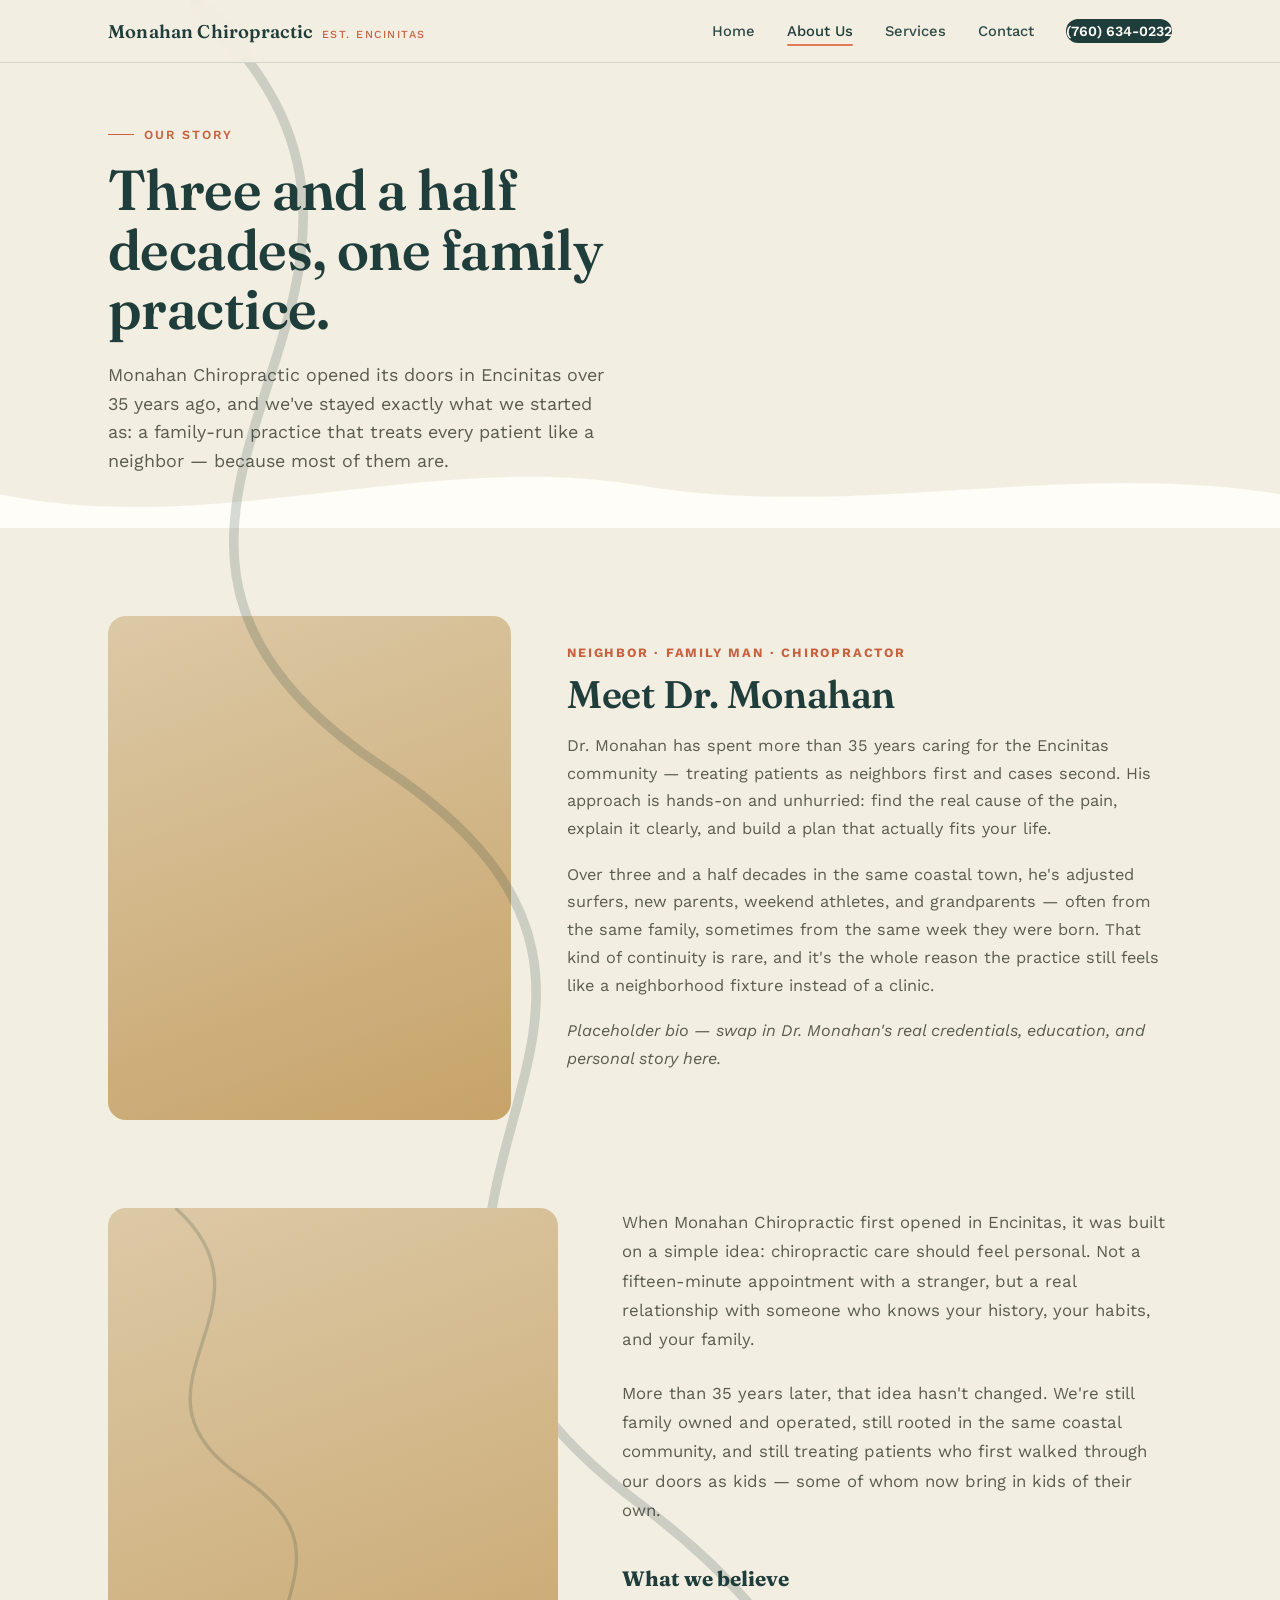
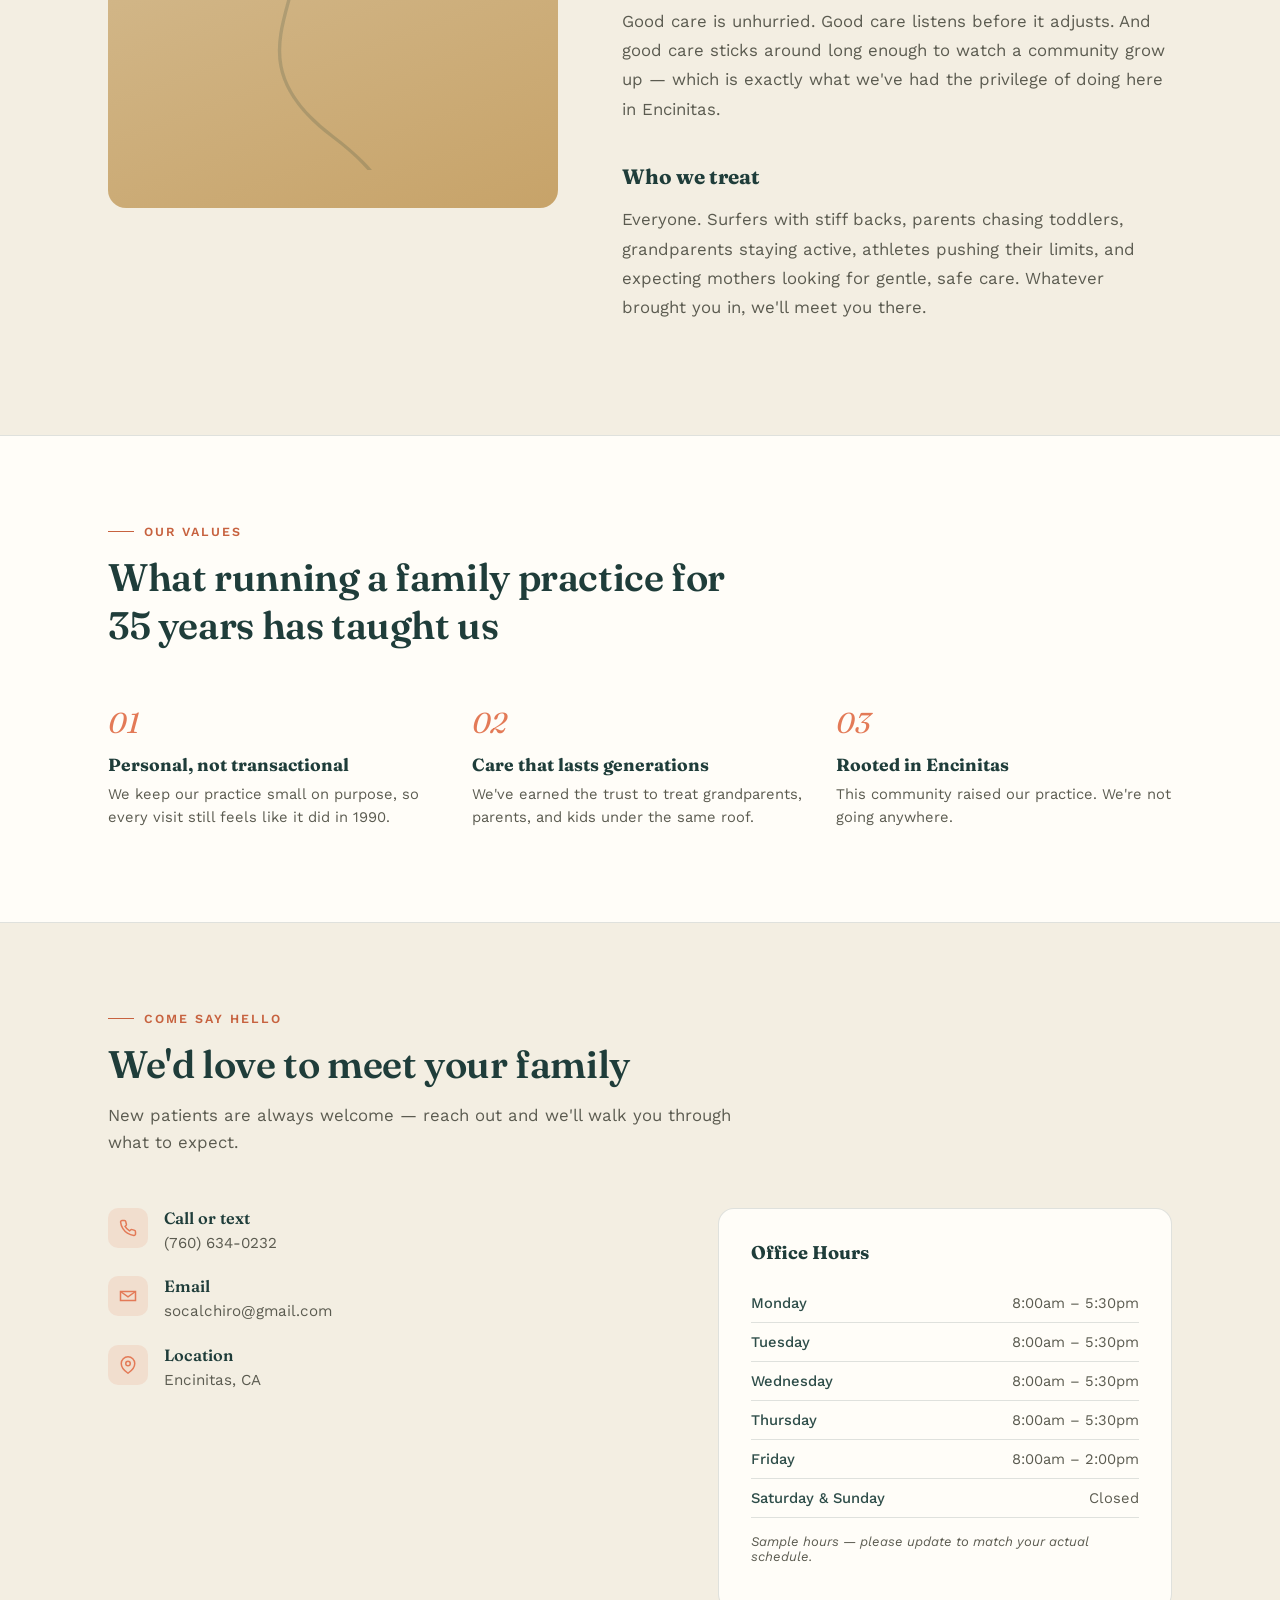
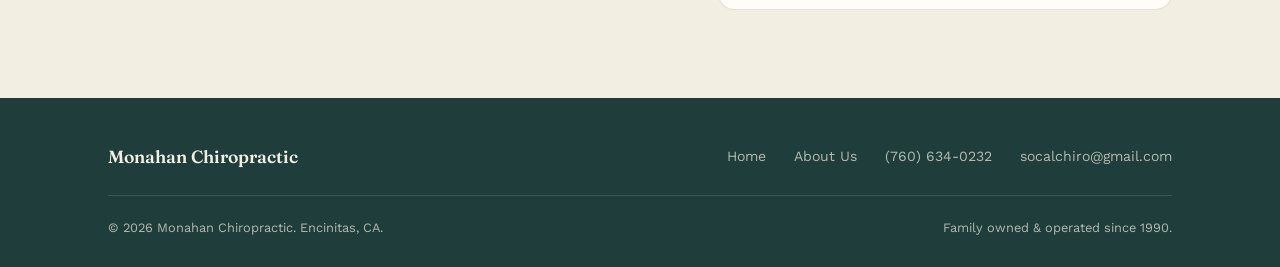
==== about.html @ c850b8a5 "Add files via upload" ====
<!doctype html>
<html lang="en">
<head>
<meta charset="UTF-8">
<meta name="viewport" content="width=device-width, initial-scale=1.0">
<title>About Us — Monahan Chiropractic, Encinitas CA</title>
<meta name="description" content="Learn about Monahan Chiropractic, a family-run practice that has served Encinitas, CA for over 35 years.">
<link rel="stylesheet" href="style.css">
</head>
<body>

<nav class="nav">
  <div class="nav-inner">
    <a href="index.html" class="brand">Monahan Chiropractic <span class="est">Est. Encinitas</span></a>
    <div class="nav-links" id="navLinks">
      <a href="index.html">Home</a>
      <a href="about.html" class="current">About Us</a>
      <a href="index.html#services">Services</a>
      <a href="index.html#contact">Contact</a>
      <a href="tel:7606340232" class="nav-cta">(760) 634-0232</a>
    </div>
    <button class="nav-toggle" id="navToggle" aria-label="Toggle menu">
      <span></span><span></span><span></span>
    </button>
  </div>
</nav>

<header class="hero about-hero">
  <div class="wrap">
    <div class="eyebrow">Our story</div>
    <h1>Three and a half decades, one family practice.</h1>
    <p class="lede">Monahan Chiropractic opened its doors in Encinitas over 35 years ago, and we've stayed exactly what we started as: a family-run practice that treats every patient like a neighbor — because most of them are.</p>
  </div>
  <svg class="hero-wave" viewBox="0 0 1440 100" preserveAspectRatio="none" xmlns="http://www.w3.org/2000/svg">
    <path d="M0,60 C 240,110 480,10 720,50 C 960,90 1200,20 1440,60 L1440,100 L0,100 Z" fill="#FFFDF8"/>
  </svg>
</header>

<section style="padding-bottom:0;">
  <div class="wrap bio-grid">
    <div class="bio-portrait">
      <svg class="spine-svg" viewBox="0 0 400 500" preserveAspectRatio="xMidYMid slice" xmlns="http://www.w3.org/2000/svg">
        <path d="M60 0 C 160 90, 0 160, 120 240 C 240 320, 80 380, 200 470 C 280 530, 240 560, 320 620" 
              fill="none" stroke="#1F3D3A" stroke-width="3" stroke-opacity="0.2"/>
      </svg>
    </div>
    <div class="bio-text">
      <div class="bio-tagline">Neighbor · Family Man · Chiropractor</div>
      <h2>Meet Dr. Monahan</h2>
      <p>Dr. Monahan has spent more than 35 years caring for the Encinitas community — treating patients as neighbors first and cases second. His approach is hands-on and unhurried: find the real cause of the pain, explain it clearly, and build a plan that actually fits your life.</p>
      <p>Over three and a half decades in the same coastal town, he's adjusted surfers, new parents, weekend athletes, and grandparents — often from the same family, sometimes from the same week they were born. That kind of continuity is rare, and it's the whole reason the practice still feels like a neighborhood fixture instead of a clinic.</p>
      <p class="note">Placeholder bio — swap in Dr. Monahan's real credentials, education, and personal story here.</p>
    </div>
  </div>
</section>

<section>
  <div class="wrap story-grid">
    <div class="story-portrait">
      <svg class="spine-svg" viewBox="0 0 400 500" preserveAspectRatio="xMidYMid slice" xmlns="http://www.w3.org/2000/svg">
        <path d="M60 0 C 160 90, 0 160, 120 240 C 240 320, 80 380, 200 470 C 280 530, 240 560, 320 620" 
              fill="none" stroke="#1F3D3A" stroke-width="3" stroke-opacity="0.2"/>
      </svg>
    </div>
    <div class="story-text">
      <p>When Monahan Chiropractic first opened in Encinitas, it was built on a simple idea: chiropractic care should feel personal. Not a fifteen-minute appointment with a stranger, but a real relationship with someone who knows your history, your habits, and your family.</p>
      <p>More than 35 years later, that idea hasn't changed. We're still family owned and operated, still rooted in the same coastal community, and still treating patients who first walked through our doors as kids — some of whom now bring in kids of their own.</p>

      <h3>What we believe</h3>
      <p>Good care is unhurried. Good care listens before it adjusts. And good care sticks around long enough to watch a community grow up — which is exactly what we've had the privilege of doing here in Encinitas.</p>

      <h3>Who we treat</h3>
      <p>Everyone. Surfers with stiff backs, parents chasing toddlers, grandparents staying active, athletes pushing their limits, and expecting mothers looking for gentle, safe care. Whatever brought you in, we'll meet you there.</p>
    </div>
  </div>
</section>

<section style="background:var(--paper); border-top:1px solid var(--line); border-bottom:1px solid var(--line);">
  <div class="wrap">
    <div class="section-head">
      <div class="eyebrow">Our values</div>
      <h2>What running a family practice for 35 years has taught us</h2>
    </div>
    <div class="values-grid">
      <div class="value-card">
        <span class="mark">01</span>
        <h4>Personal, not transactional</h4>
        <p>We keep our practice small on purpose, so every visit still feels like it did in 1990.</p>
      </div>
      <div class="value-card">
        <span class="mark">02</span>
        <h4>Care that lasts generations</h4>
        <p>We've earned the trust to treat grandparents, parents, and kids under the same roof.</p>
      </div>
      <div class="value-card">
        <span class="mark">03</span>
        <h4>Rooted in Encinitas</h4>
        <p>This community raised our practice. We're not going anywhere.</p>
      </div>
    </div>
  </div>
</section>

<section id="contact">
  <div class="wrap">
    <div class="section-head">
      <div class="eyebrow">Come say hello</div>
      <h2>We'd love to meet your family</h2>
      <p>New patients are always welcome — reach out and we'll walk you through what to expect.</p>
    </div>
    <div class="contact-grid">
      <div class="info-list">
        <div class="info-item">
          <div class="info-icon">
            <svg width="18" height="18" viewBox="0 0 24 24" fill="none" stroke="#E37A57" stroke-width="2"><path d="M22 16.92v3a2 2 0 0 1-2.18 2 19.79 19.79 0 0 1-8.63-3.07 19.5 19.5 0 0 1-6-6 19.79 19.79 0 0 1-3.07-8.67A2 2 0 0 1 4.11 2h3a2 2 0 0 1 2 1.72c.127.96.361 1.903.7 2.81a2 2 0 0 1-.45 2.11L8.09 9.91a16 16 0 0 0 6 6l1.27-1.27a2 2 0 0 1 2.11-.45c.907.339 1.85.573 2.81.7A2 2 0 0 1 22 16.92z"/></svg>
          </div>
          <div>
            <h4>Call or text</h4>
            <a href="tel:7606340232">(760) 634-0232</a>
          </div>
        </div>
        <div class="info-item">
          <div class="info-icon">
            <svg width="18" height="18" viewBox="0 0 24 24" fill="none" stroke="#E37A57" stroke-width="2"><path d="M4 4h16v16H4z" stroke="none"/><path d="M22 6l-10 7L2 6"/><path d="M2 6h20v12H2z"/></svg>
          </div>
          <div>
            <h4>Email</h4>
            <a href="mailto:socalchiro@gmail.com">socalchiro@gmail.com</a>
          </div>
        </div>
        <div class="info-item">
          <div class="info-icon">
            <svg width="18" height="18" viewBox="0 0 24 24" fill="none" stroke="#E37A57" stroke-width="2"><path d="M21 10c0 7-9 13-9 13s-9-6-9-13a9 9 0 0 1 18 0z"/><circle cx="12" cy="10" r="3"/></svg>
          </div>
          <div>
            <h4>Location</h4>
            <p>Encinitas, CA</p>
          </div>
        </div>
      </div>
      <div class="hours-card">
        <h3>Office Hours</h3>
        <div class="hours-row"><span class="day">Monday</span><span class="time">8:00am – 5:30pm</span></div>
        <div class="hours-row"><span class="day">Tuesday</span><span class="time">8:00am – 5:30pm</span></div>
        <div class="hours-row"><span class="day">Wednesday</span><span class="time">8:00am – 5:30pm</span></div>
        <div class="hours-row"><span class="day">Thursday</span><span class="time">8:00am – 5:30pm</span></div>
        <div class="hours-row"><span class="day">Friday</span><span class="time">8:00am – 2:00pm</span></div>
        <div class="hours-row"><span class="day">Saturday &amp; Sunday</span><span class="time">Closed</span></div>
        <p class="note">Sample hours — please update to match your actual schedule.</p>
      </div>
    </div>
  </div>
</section>

<footer>
  <div class="wrap">
    <div class="footer-inner">
      <div class="footer-brand">Monahan Chiropractic</div>
      <div class="footer-links">
        <a href="index.html">Home</a>
        <a href="about.html">About Us</a>
        <a href="tel:7606340232">(760) 634-0232</a>
        <a href="mailto:socalchiro@gmail.com">socalchiro@gmail.com</a>
      </div>
    </div>
    <div class="footer-bottom">
      <span>© 2026 Monahan Chiropractic. Encinitas, CA.</span>
      <span>Family owned &amp; operated since 1990.</span>
    </div>
  </div>
</footer>

<script src="script.js"></script>
</body>
</html>
---- style.css ----
/* ============================================
   Monahan Chiropractic — Design Tokens
   Coastal Encinitas warmth meets spinal-alignment
   precision. The recurring wave/spine line is the
   signature: one continuous curve standing in for
   both the shoreline and a healthy spine.
   ============================================ */

@import url('https://fonts.googleapis.com/css2?family=Fraunces:opsz,wght@9..144,400;9..144,500;9..144,600;9..144,700&family=Work+Sans:wght@400;500;600;700&display=swap');

:root {
  /* Color */
  --ink: #1F3D3A;          /* deep teal — headings, nav */
  --ink-soft: #2E4D49;
  --sand: #F3EEE2;         /* warm background */
  --paper: #FFFDF8;        /* card / surface white */
  --coral: #E37A57;        /* primary accent — CTA, highlights */
  --coral-deep: #C7623F;
  --gold: #C7A369;         /* secondary accent — rules, small marks */
  --text: #2B2B26;
  --text-soft: #5B5B50;
  --line: rgba(31, 61, 58, 0.14);

  /* Type */
  --display: 'Fraunces', Georgia, serif;
  --body: 'Work Sans', -apple-system, sans-serif;

  --max-w: 1120px;
}

* { box-sizing: border-box; }

html {
  scroll-behavior: smooth;
}

@media (prefers-reduced-motion: reduce) {
  html { scroll-behavior: auto; }
  * { animation-duration: 0.01ms !important; animation-iteration-count: 1 !important; transition-duration: 0.01ms !important; }
}

body {
  margin: 0;
  font-family: var(--body);
  color: var(--text);
  background: var(--sand);
  -webkit-font-smoothing: antialiased;
}

a { color: inherit; text-decoration: none; }

img, svg { display: block; max-width: 100%; }

.wrap {
  max-width: var(--max-w);
  margin: 0 auto;
  padding: 0 28px;
}

/* ---------- Nav ---------- */
.nav {
  position: sticky;
  top: 0;
  z-index: 50;
  background: rgba(243, 238, 226, 0.92);
  backdrop-filter: blur(8px);
  border-bottom: 1px solid var(--line);
}

.nav-inner {
  max-width: var(--max-w);
  margin: 0 auto;
  padding: 18px 28px;
  display: flex;
  align-items: center;
  justify-content: space-between;
}

.brand {
  font-family: var(--display);
  font-weight: 600;
  font-size: 1.15rem;
  color: var(--ink);
  letter-spacing: 0.01em;
  display: flex;
  align-items: baseline;
  gap: 8px;
}

.brand .est {
  font-family: var(--body);
  font-weight: 500;
  font-size: 0.68rem;
  color: var(--coral-deep);
  letter-spacing: 0.14em;
  text-transform: uppercase;
}

.nav-links {
  display: flex;
  align-items: center;
  gap: 32px;
  font-size: 0.92rem;
  font-weight: 500;
}

.nav-links a {
  color: var(--ink-soft);
  position: relative;
  padding: 4px 0;
}

.nav-links a.current {
  color: var(--ink);
}

.nav-links a.current::after {
  content: '';
  position: absolute;
  left: 0; right: 0; bottom: -2px;
  height: 2px;
  background: var(--coral);
  border-radius: 2px;
}

.nav-cta {
  background: var(--ink);
  color: var(--paper) !important;
  padding: 10px 20px;
  border-radius: 999px;
  font-weight: 600;
  font-size: 0.88rem;
  transition: background 0.2s ease, transform 0.2s ease;
}

.nav-cta:hover { background: var(--coral-deep); transform: translateY(-1px); }

.nav-toggle {
  display: none;
  background: none;
  border: none;
  cursor: pointer;
  padding: 6px;
}

.nav-toggle span {
  display: block;
  width: 22px;
  height: 2px;
  background: var(--ink);
  margin: 5px 0;
  border-radius: 2px;
}

/* ---------- Hero ---------- */
.hero {
  position: relative;
  padding: 84px 0 40px;
  overflow: hidden;
}

.hero-wave {
  position: absolute;
  left: 0; right: 0; bottom: -2px;
  width: 100%;
  height: auto;
  z-index: 0;
}

.hero-inner {
  position: relative;
  z-index: 1;
  display: grid;
  grid-template-columns: 1.1fr 0.9fr;
  gap: 48px;
  align-items: center;
}

.eyebrow {
  font-size: 0.78rem;
  font-weight: 600;
  letter-spacing: 0.16em;
  text-transform: uppercase;
  color: var(--coral-deep);
  margin-bottom: 18px;
  display: flex;
  align-items: center;
  gap: 10px;
}

.eyebrow::before {
  content: '';
  width: 26px;
  height: 1.5px;
  background: var(--coral-deep);
}

h1 {
  font-family: var(--display);
  font-weight: 600;
  font-size: clamp(2.4rem, 4.4vw, 3.6rem);
  line-height: 1.06;
  color: var(--ink);
  margin: 0 0 22px;
  letter-spacing: -0.01em;
}

h1 em {
  font-style: italic;
  color: var(--coral-deep);
}

.lede {
  font-size: 1.12rem;
  line-height: 1.6;
  color: var(--text-soft);
  max-width: 46ch;
  margin: 0 0 32px;
}

.cta-row {
  display: flex;
  gap: 16px;
  flex-wrap: wrap;
  align-items: center;
}

.btn {
  display: inline-flex;
  align-items: center;
  gap: 8px;
  padding: 15px 26px;
  border-radius: 999px;
  font-weight: 600;
  font-size: 0.95rem;
  transition: transform 0.2s ease, background 0.2s ease, box-shadow 0.2s ease;
}

.btn-primary {
  background: var(--coral);
  color: var(--paper);
  box-shadow: 0 8px 20px rgba(199, 98, 63, 0.28);
}

.btn-primary:hover { background: var(--coral-deep); transform: translateY(-2px); }

.btn-ghost {
  background: transparent;
  color: var(--ink);
  border: 1.5px solid var(--line);
}

.btn-ghost:hover { border-color: var(--ink); transform: translateY(-2px); }

.hero-portrait {
  position: relative;
  aspect-ratio: 4/5;
  border-radius: 18px;
  background: linear-gradient(155deg, #E9DFC8 0%, #DCC9A6 100%);
  overflow: hidden;
  display: flex;
  align-items: flex-end;
  padding: 22px;
}

.hero-portrait-tag {
  background: var(--paper);
  border-radius: 12px;
  padding: 14px 18px;
  font-size: 0.85rem;
  color: var(--ink);
  font-weight: 600;
  display: flex;
  align-items: center;
  gap: 10px;
  box-shadow: 0 10px 30px rgba(31,61,58,0.15);
}

.hero-portrait-tag .dot {
  width: 8px; height: 8px; border-radius: 50%;
  background: var(--coral);
}

/* decorative spine/wave line drawn inside portrait */
.spine-svg { position: absolute; inset: 0; opacity: 0.9; }

/* ---------- Trust strip ---------- */
.trust {
  border-top: 1px solid var(--line);
  border-bottom: 1px solid var(--line);
  background: var(--paper);
}

.trust-inner {
  max-width: var(--max-w);
  margin: 0 auto;
  padding: 26px 28px;
  display: flex;
  justify-content: space-between;
  flex-wrap: wrap;
  gap: 20px;
}

.trust-item {
  display: flex;
  align-items: baseline;
  gap: 10px;
  font-size: 0.92rem;
  color: var(--text-soft);
}

.trust-item strong {
  font-family: var(--display);
  color: var(--ink);
  font-size: 1.3rem;
  font-weight: 600;
}

/* ---------- Sections ---------- */
section { padding: 88px 0; }

.section-head {
  max-width: 640px;
  margin-bottom: 52px;
}

.section-head .eyebrow { margin-bottom: 14px; }

h2 {
  font-family: var(--display);
  font-weight: 600;
  font-size: clamp(1.8rem, 3vw, 2.5rem);
  color: var(--ink);
  margin: 0 0 14px;
  letter-spacing: -0.01em;
}

.section-head p {
  color: var(--text-soft);
  font-size: 1.05rem;
  line-height: 1.6;
  margin: 0;
}

/* Services grid */
.services-grid {
  display: grid;
  grid-template-columns: repeat(4, 1fr);
  gap: 1px;
  background: var(--line);
  border: 1px solid var(--line);
  border-radius: 16px;
  overflow: hidden;
}

.service-card {
  background: var(--paper);
  padding: 32px 26px;
  transition: background 0.25s ease;
}

.service-card:hover { background: #FBF7EF; }

.service-num {
  font-family: var(--display);
  font-style: italic;
  color: var(--gold);
  font-size: 1rem;
  margin-bottom: 18px;
  display: block;
}

.service-card h3 {
  font-family: var(--display);
  font-size: 1.15rem;
  font-weight: 600;
  color: var(--ink);
  margin: 0 0 10px;
}

.service-card p {
  font-size: 0.92rem;
  color: var(--text-soft);
  line-height: 1.55;
  margin: 0;
}

/* Story / generations band */
.band {
  background: var(--ink);
  color: var(--sand);
  position: relative;
  overflow: hidden;
}

.band .wrap { position: relative; z-index: 1; }

.band-wave {
  position: absolute;
  top: 0; left: 0; width: 100%; opacity: 0.12;
}

.band-grid {
  display: grid;
  grid-template-columns: 1fr 1fr;
  gap: 56px;
  align-items: center;
}

.band h2 { color: var(--sand); }

.band p {
  color: rgba(243, 238, 226, 0.78);
  font-size: 1.05rem;
  line-height: 1.65;
}

.stat-list {
  display: flex;
  flex-direction: column;
  gap: 28px;
}

.stat-row {
  display: flex;
  align-items: baseline;
  gap: 18px;
  border-bottom: 1px solid rgba(243,238,226,0.15);
  padding-bottom: 22px;
}

.stat-row .num {
  font-family: var(--display);
  font-size: 2.4rem;
  font-weight: 600;
  color: var(--coral);
  min-width: 90px;
}

.stat-row .label {
  color: rgba(243, 238, 226, 0.85);
  font-size: 0.95rem;
  line-height: 1.5;
}

/* Testimonial */
.testimonial {
  background: var(--paper);
  border: 1px solid var(--line);
  border-radius: 18px;
  padding: 48px;
  position: relative;
}

.testimonial blockquote {
  font-family: var(--display);
  font-size: 1.5rem;
  font-weight: 500;
  color: var(--ink);
  line-height: 1.45;
  margin: 0 0 22px;
  font-style: italic;
}

.testimonial cite {
  font-style: normal;
  font-size: 0.88rem;
  color: var(--text-soft);
  font-weight: 600;
}

/* Contact / hours */
.contact-grid {
  display: grid;
  grid-template-columns: 1.1fr 0.9fr;
  gap: 56px;
}

.info-list {
  display: flex;
  flex-direction: column;
  gap: 22px;
}

.info-item {
  display: flex;
  gap: 16px;
  align-items: flex-start;
}

.info-icon {
  width: 40px;
  height: 40px;
  border-radius: 10px;
  background: rgba(227, 122, 87, 0.14);
  display: flex;
  align-items: center;
  justify-content: center;
  flex-shrink: 0;
}

.info-item h4 {
  margin: 0 0 4px;
  font-family: var(--display);
  font-size: 1.02rem;
  color: var(--ink);
  font-weight: 600;
}

.info-item p, .info-item a {
  margin: 0;
  color: var(--text-soft);
  font-size: 0.95rem;
  line-height: 1.5;
}

.info-item a:hover { color: var(--coral-deep); }

.hours-card {
  background: var(--paper);
  border: 1px solid var(--line);
  border-radius: 16px;
  padding: 32px;
}

.hours-card h3 {
  font-family: var(--display);
  color: var(--ink);
  margin: 0 0 20px;
  font-size: 1.15rem;
}

.hours-row {
  display: flex;
  justify-content: space-between;
  padding: 10px 0;
  border-bottom: 1px solid var(--line);
  font-size: 0.92rem;
}

.hours-row:last-child { border-bottom: none; }
.hours-row .day { color: var(--ink-soft); font-weight: 500; }
.hours-row .time { color: var(--text-soft); }

.note {
  margin-top: 16px;
  font-size: 0.82rem;
  color: var(--text-soft);
  font-style: italic;
}

/* Footer */
footer {
  background: var(--ink);
  color: rgba(243, 238, 226, 0.7);
  padding: 48px 0 32px;
}

.footer-inner {
  display: flex;
  justify-content: space-between;
  align-items: center;
  flex-wrap: wrap;
  gap: 20px;
  padding-bottom: 28px;
  border-bottom: 1px solid rgba(243,238,226,0.14);
}

.footer-brand {
  font-family: var(--display);
  font-size: 1.1rem;
  font-weight: 600;
  color: var(--sand);
}

.footer-links {
  display: flex;
  gap: 28px;
  font-size: 0.88rem;
}

.footer-links a:hover { color: var(--coral); }

.footer-bottom {
  padding-top: 24px;
  font-size: 0.8rem;
  display: flex;
  justify-content: space-between;
  flex-wrap: wrap;
  gap: 10px;
}

/* ---------- Lead capture form ---------- */
.lead-card {
  background: var(--paper);
  border-radius: 18px;
  padding: 30px;
  box-shadow: 0 20px 50px rgba(31,61,58,0.14);
  border: 1px solid var(--line);
}

.lead-card h3 {
  font-family: var(--display);
  color: var(--ink);
  font-size: 1.2rem;
  margin: 0 0 6px;
}

.lead-card .sub {
  color: var(--text-soft);
  font-size: 0.88rem;
  margin: 0 0 20px;
}

.lead-field {
  margin-bottom: 14px;
}

.lead-field label {
  display: block;
  font-size: 0.78rem;
  font-weight: 600;
  color: var(--ink-soft);
  margin-bottom: 6px;
  letter-spacing: 0.02em;
}

.lead-field input {
  width: 100%;
  padding: 12px 14px;
  border-radius: 10px;
  border: 1.5px solid var(--line);
  background: var(--sand);
  font-family: var(--body);
  font-size: 0.95rem;
  color: var(--text);
}

.lead-field input:focus {
  outline: none;
  border-color: var(--coral);
  background: var(--paper);
}

.lead-submit {
  width: 100%;
  border: none;
  cursor: pointer;
  background: var(--coral);
  color: var(--paper);
  padding: 14px;
  border-radius: 999px;
  font-weight: 600;
  font-size: 0.95rem;
  font-family: var(--body);
  transition: background 0.2s ease, transform 0.2s ease;
}

.lead-submit:hover { background: var(--coral-deep); transform: translateY(-2px); }

.lead-note {
  font-size: 0.76rem;
  color: var(--text-soft);
  margin-top: 12px;
  text-align: center;
}

/* ---------- Offer band ---------- */
.offer {
  background: linear-gradient(135deg, var(--coral) 0%, var(--coral-deep) 100%);
  border-radius: 22px;
  padding: 48px;
  color: var(--paper);
  display: grid;
  grid-template-columns: 1.3fr 0.7fr;
  gap: 32px;
  align-items: center;
  position: relative;
  overflow: hidden;
}

.offer::before {
  content: '';
  position: absolute;
  right: -60px; top: -60px;
  width: 220px; height: 220px;
  border-radius: 50%;
  background: rgba(255,255,255,0.08);
}

.offer-eyebrow {
  font-size: 0.78rem;
  font-weight: 700;
  letter-spacing: 0.16em;
  text-transform: uppercase;
  color: rgba(255,255,255,0.85);
  margin-bottom: 12px;
}

.offer h2 {
  color: var(--paper);
  margin: 0 0 12px;
}

.offer p {
  color: rgba(255,255,255,0.88);
  font-size: 1rem;
  line-height: 1.55;
  margin: 0;
  max-width: 48ch;
}

.offer-price-card {
  background: var(--paper);
  border-radius: 16px;
  padding: 28px;
  text-align: center;
  position: relative;
  z-index: 1;
}

.offer-price {
  font-family: var(--display);
  font-size: 3rem;
  font-weight: 700;
  color: var(--ink);
  line-height: 1;
}

.offer-was {
  font-size: 0.85rem;
  color: var(--text-soft);
  text-decoration: line-through;
  margin: 6px 0 4px;
}

.offer-desc {
  font-size: 0.85rem;
  color: var(--text-soft);
  margin: 0 0 18px;
}

.offer .btn-primary {
  background: var(--ink);
  box-shadow: none;
  width: 100%;
  justify-content: center;
}

.offer .btn-primary:hover { background: var(--ink-soft); }

/* ---------- Pain points ---------- */
.pain-grid {
  display: grid;
  grid-template-columns: 1fr 1fr;
  gap: 44px;
  align-items: center;
}

.pain-list {
  display: flex;
  flex-direction: column;
  gap: 20px;
}

.pain-item {
  display: flex;
  gap: 16px;
  padding: 20px;
  background: var(--paper);
  border: 1px solid var(--line);
  border-radius: 14px;
}

.pain-item .mark {
  font-family: var(--display);
  font-style: italic;
  color: var(--coral);
  font-size: 1.3rem;
  flex-shrink: 0;
}

.pain-item p {
  margin: 0;
  color: var(--text-soft);
  font-size: 0.95rem;
  line-height: 1.55;
}

.pain-item strong { color: var(--ink); }

.pain-close {
  font-size: 1.05rem;
  line-height: 1.6;
  color: var(--ink-soft);
  font-family: var(--display);
  font-style: italic;
}

/* ---------- Bio section ---------- */
.bio-grid {
  display: grid;
  grid-template-columns: 0.8fr 1.2fr;
  gap: 56px;
  align-items: center;
}

.bio-portrait {
  aspect-ratio: 4/5;
  border-radius: 18px;
  background: linear-gradient(160deg, #DCC9A6 0%, #C7A369 100%);
}

.bio-tagline {
  font-size: 0.8rem;
  font-weight: 700;
  letter-spacing: 0.14em;
  text-transform: uppercase;
  color: var(--coral-deep);
  margin-bottom: 10px;
}

.bio-text p {
  font-size: 1.02rem;
  line-height: 1.7;
  color: var(--text-soft);
  margin: 0 0 18px;
}

/* ---------- Map + hours ---------- */
.map-embed {
  border-radius: 16px;
  overflow: hidden;
  border: 1px solid var(--line);
  aspect-ratio: 4/3;
}

.map-embed iframe { width: 100%; height: 100%; border: 0; }

/* ---------- FAQ ---------- */
.faq-list {
  display: flex;
  flex-direction: column;
  gap: 14px;
  max-width: 760px;
}

.faq-item {
  background: var(--paper);
  border: 1px solid var(--line);
  border-radius: 14px;
  padding: 4px 24px;
}

.faq-item summary {
  cursor: pointer;
  list-style: none;
  padding: 18px 0;
  font-family: var(--display);
  font-weight: 600;
  font-size: 1.02rem;
  color: var(--ink);
  display: flex;
  align-items: center;
  justify-content: space-between;
  gap: 16px;
}

.faq-item summary::-webkit-details-marker { display: none; }

.faq-item summary::after {
  content: '+';
  font-family: var(--body);
  font-size: 1.3rem;
  color: var(--coral-deep);
  flex-shrink: 0;
  transition: transform 0.2s ease;
}

.faq-item[open] summary::after { transform: rotate(45deg); }

.faq-item p {
  margin: 0 0 20px;
  color: var(--text-soft);
  font-size: 0.95rem;
  line-height: 1.6;
}

/* ---------- About page specifics ---------- */
.about-hero {
  padding: 64px 0 20px;
}

.about-hero h1 { max-width: 16ch; }

.story-grid {
  display: grid;
  grid-template-columns: 0.9fr 1.1fr;
  gap: 64px;
  align-items: start;
}

.story-portrait {
  aspect-ratio: 3/4;
  border-radius: 18px;
  background: linear-gradient(160deg, #DCC9A6 0%, #C7A369 100%);
  position: sticky;
  top: 100px;
}

.story-text p {
  font-size: 1.05rem;
  line-height: 1.75;
  color: var(--text-soft);
  margin: 0 0 24px;
}

.story-text h3 {
  font-family: var(--display);
  color: var(--ink);
  font-size: 1.3rem;
  margin: 40px 0 16px;
}

.values-grid {
  display: grid;
  grid-template-columns: repeat(3, 1fr);
  gap: 28px;
}

.value-card {
  padding: 4px 0;
}

.value-card .mark {
  font-family: var(--display);
  font-style: italic;
  font-size: 1.8rem;
  color: var(--coral);
  margin-bottom: 14px;
  display: block;
}

.value-card h4 {
  font-family: var(--display);
  color: var(--ink);
  font-size: 1.1rem;
  margin: 0 0 8px;
}

.value-card p {
  color: var(--text-soft);
  font-size: 0.92rem;
  line-height: 1.6;
  margin: 0;
}

/* ---------- Responsive ---------- */
@media (max-width: 900px) {
  .hero-inner, .band-grid, .contact-grid, .story-grid { grid-template-columns: 1fr; }
  .services-grid { grid-template-columns: 1fr 1fr; }
  .values-grid { grid-template-columns: 1fr; }
  .hero-portrait { order: -1; aspect-ratio: 16/9; }
  .story-portrait { position: static; aspect-ratio: 16/9; }
  .nav-links { display: none; }
  .nav-toggle { display: block; }
  .trust-inner { justify-content: flex-start; gap: 32px; }
  .offer { grid-template-columns: 1fr; padding: 32px; }
  .pain-grid, .bio-grid { grid-template-columns: 1fr; }
  .bio-portrait { aspect-ratio: 16/9; }
}

@media (max-width: 900px) {
  .nav-links.open {
    display: flex;
    position: absolute;
    top: 100%; left: 0; right: 0;
    background: var(--paper);
    flex-direction: column;
    align-items: flex-start;
    padding: 20px 28px 28px;
    gap: 18px;
    border-bottom: 1px solid var(--line);
  }
}

@media (max-width: 600px) {
  .services-grid { grid-template-columns: 1fr; }
  .testimonial { padding: 32px 26px; }
  section { padding: 64px 0; }
}

/* focus visibility */
a:focus-visible, button:focus-visible {
  outline: 2px solid var(--coral-deep);
  outline-offset: 3px;
}
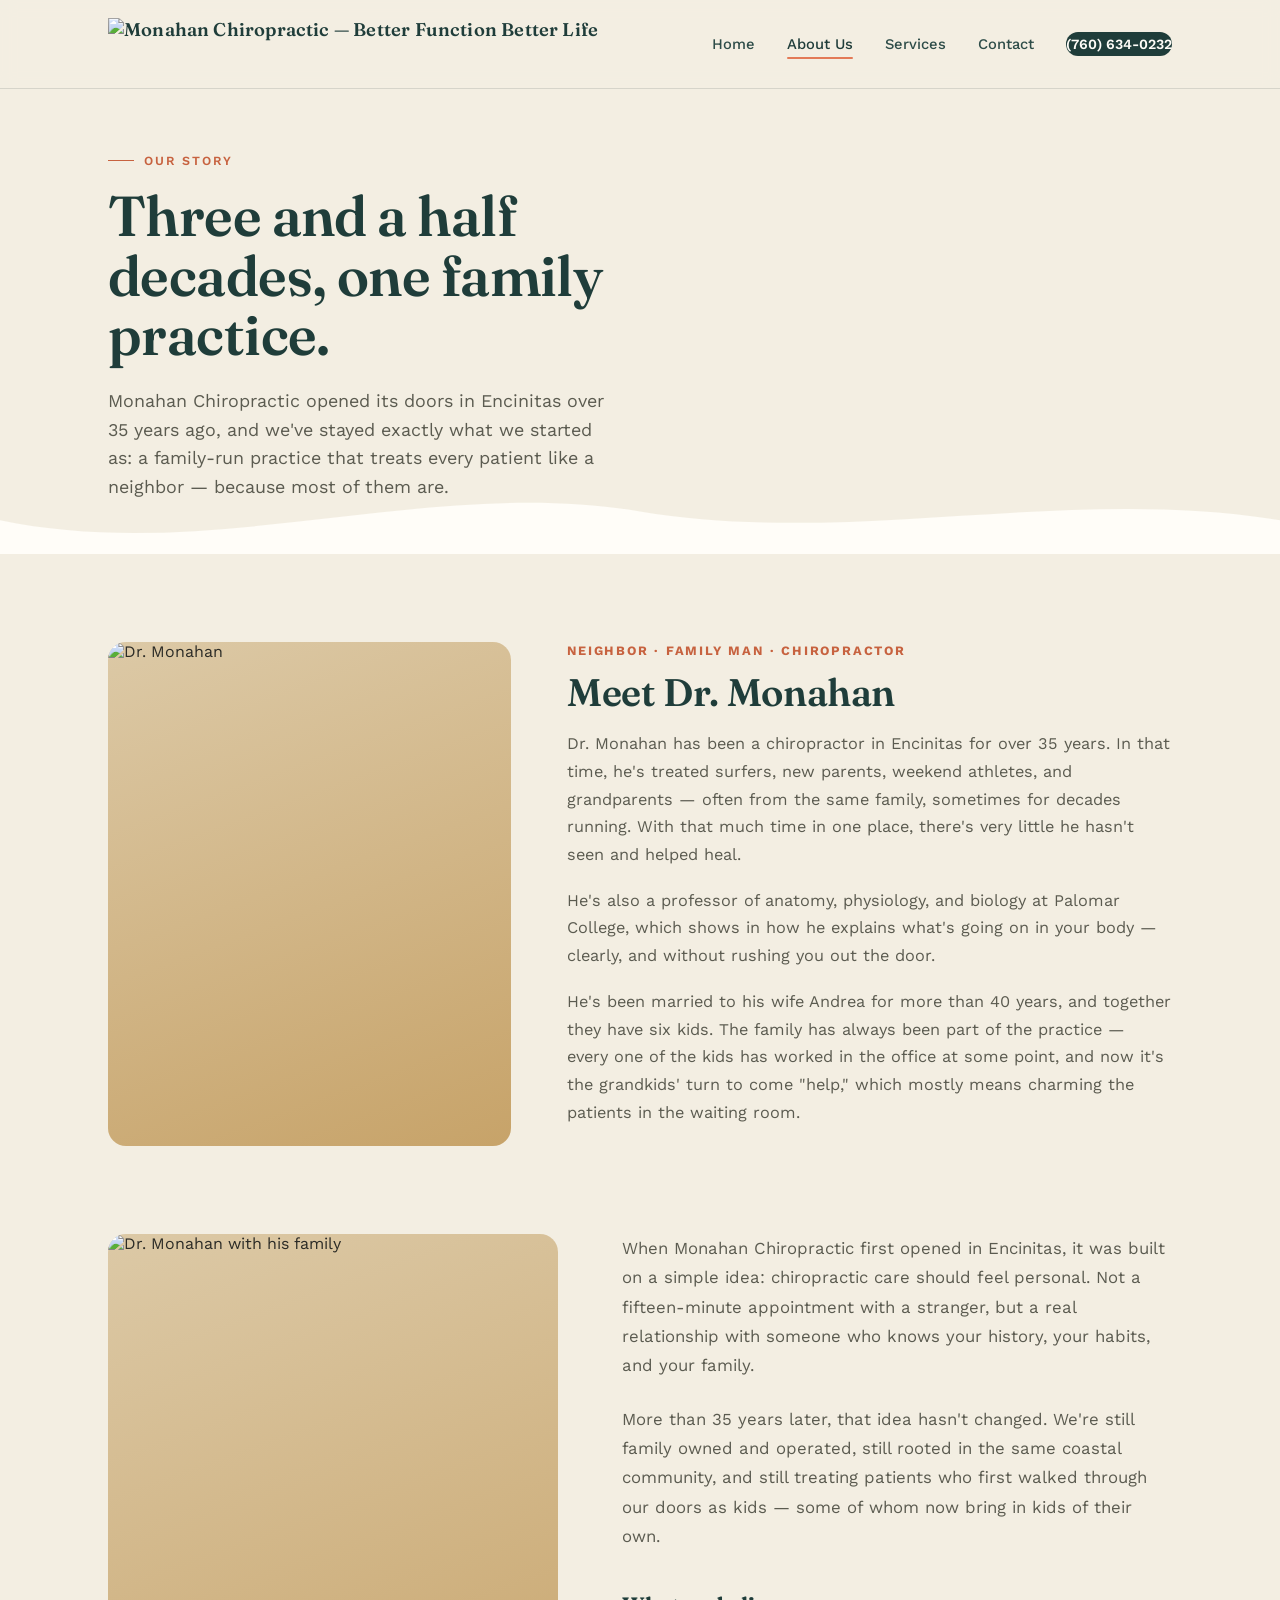
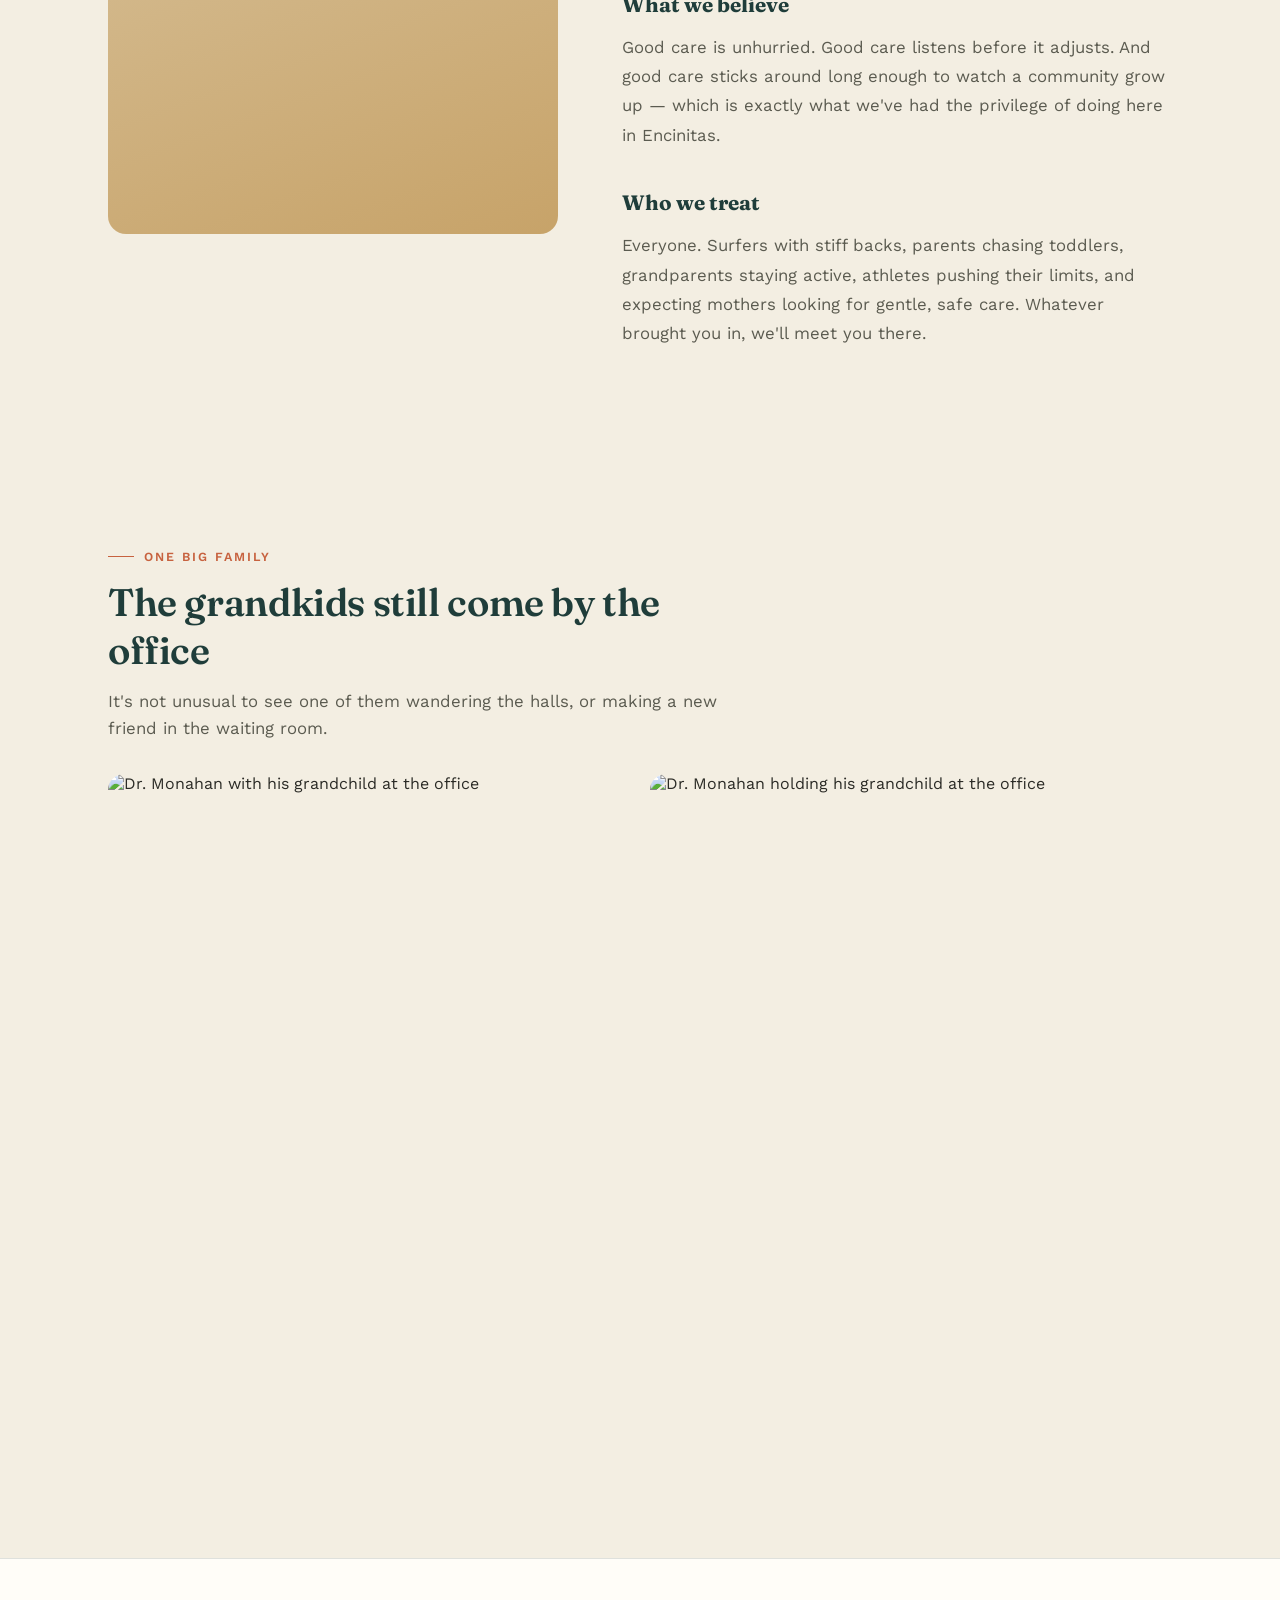
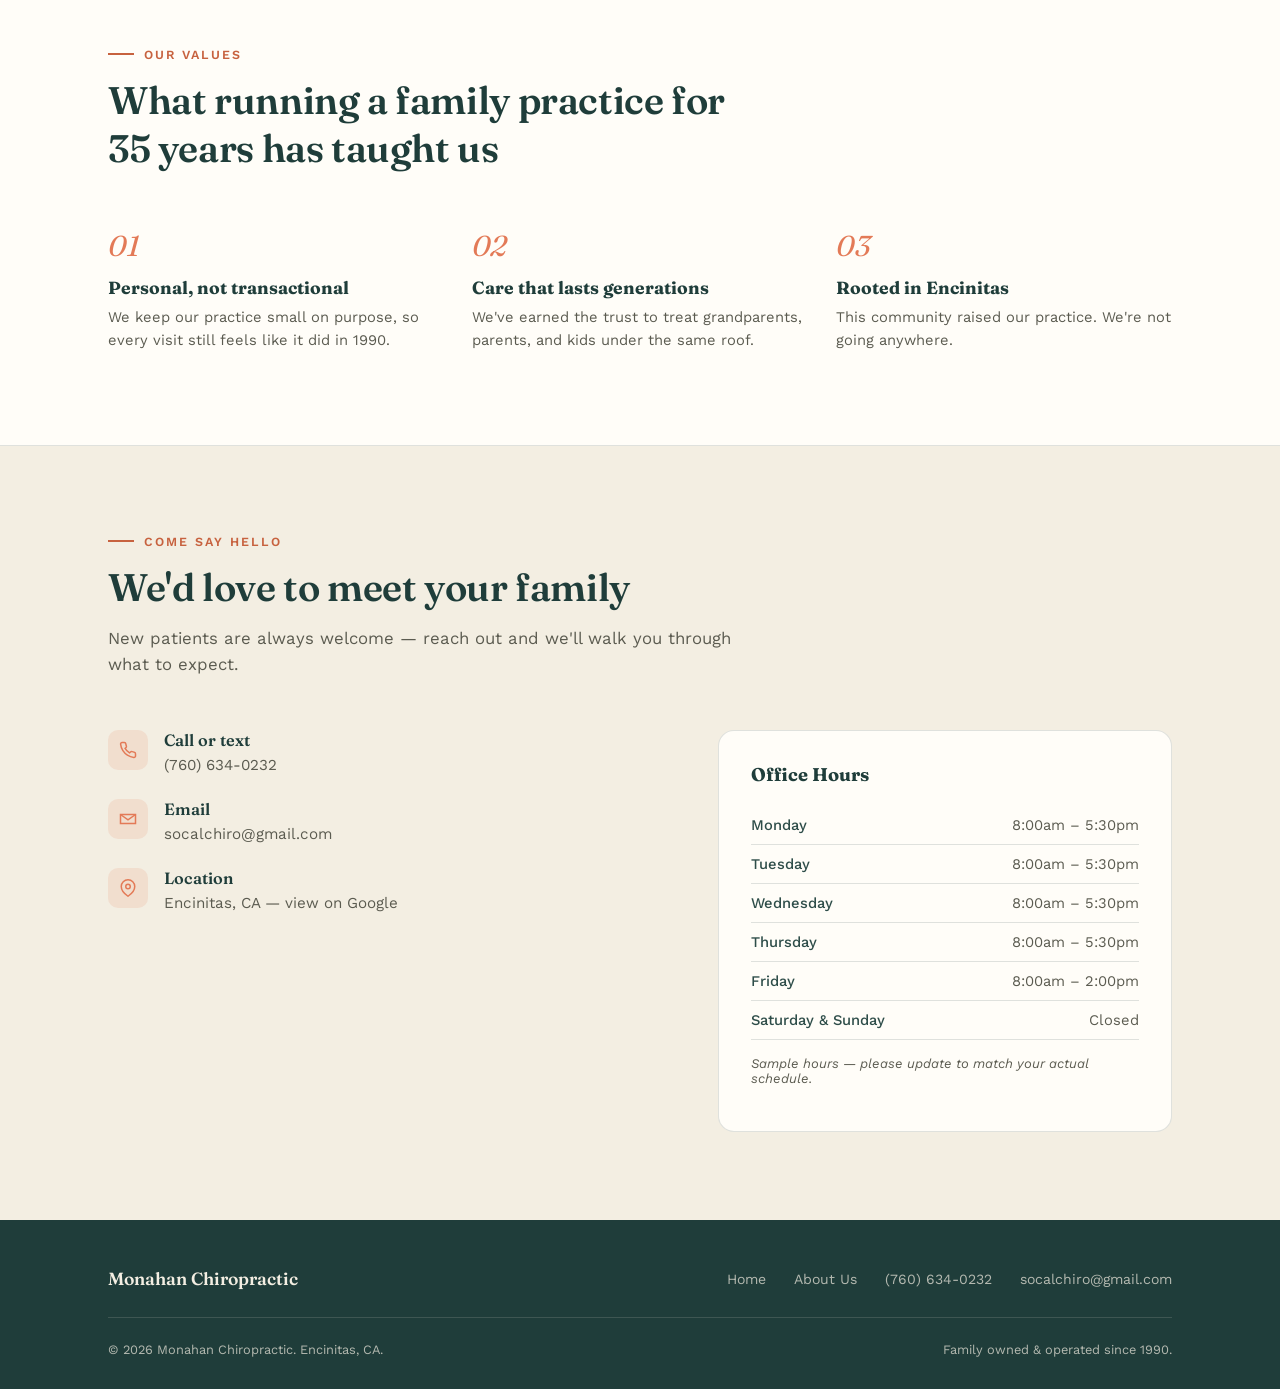
==== commit 39ff621a: "Add files via upload" ====
--- a/about.html
+++ b/about.html
@@ -11,7 +11,7 @@
 
 <nav class="nav">
   <div class="nav-inner">
-    <a href="index.html" class="brand">Monahan Chiropractic <span class="est">Est. Encinitas</span></a>
+    <a href="index.html" class="brand"><img src="images/logo.png" alt="Monahan Chiropractic — Better Function Better Life"></a>
     <div class="nav-links" id="navLinks">
       <a href="index.html">Home</a>
       <a href="about.html" class="current">About Us</a>
@@ -39,17 +39,14 @@
 <section style="padding-bottom:0;">
   <div class="wrap bio-grid">
     <div class="bio-portrait">
-      <svg class="spine-svg" viewBox="0 0 400 500" preserveAspectRatio="xMidYMid slice" xmlns="http://www.w3.org/2000/svg">
-        <path d="M60 0 C 160 90, 0 160, 120 240 C 240 320, 80 380, 200 470 C 280 530, 240 560, 320 620" 
-              fill="none" stroke="#1F3D3A" stroke-width="3" stroke-opacity="0.2"/>
-      </svg>
+      <img src="images/dr-monahan-headshot.jpg" alt="Dr. Monahan">
     </div>
     <div class="bio-text">
       <div class="bio-tagline">Neighbor · Family Man · Chiropractor</div>
       <h2>Meet Dr. Monahan</h2>
-      <p>Dr. Monahan has spent more than 35 years caring for the Encinitas community — treating patients as neighbors first and cases second. His approach is hands-on and unhurried: find the real cause of the pain, explain it clearly, and build a plan that actually fits your life.</p>
-      <p>Over three and a half decades in the same coastal town, he's adjusted surfers, new parents, weekend athletes, and grandparents — often from the same family, sometimes from the same week they were born. That kind of continuity is rare, and it's the whole reason the practice still feels like a neighborhood fixture instead of a clinic.</p>
-      <p class="note">Placeholder bio — swap in Dr. Monahan's real credentials, education, and personal story here.</p>
+      <p>Dr. Monahan has been a chiropractor in Encinitas for over 35 years. In that time, he's treated surfers, new parents, weekend athletes, and grandparents — often from the same family, sometimes for decades running. With that much time in one place, there's very little he hasn't seen and helped heal.</p>
+      <p>He's also a professor of anatomy, physiology, and biology at Palomar College, which shows in how he explains what's going on in your body — clearly, and without rushing you out the door.</p>
+      <p>He's been married to his wife Andrea for more than 40 years, and together they have six kids. The family has always been part of the practice — every one of the kids has worked in the office at some point, and now it's the grandkids' turn to come "help," which mostly means charming the patients in the waiting room.</p>
     </div>
   </div>
 </section>
@@ -57,10 +54,7 @@
 <section>
   <div class="wrap story-grid">
     <div class="story-portrait">
-      <svg class="spine-svg" viewBox="0 0 400 500" preserveAspectRatio="xMidYMid slice" xmlns="http://www.w3.org/2000/svg">
-        <path d="M60 0 C 160 90, 0 160, 120 240 C 240 320, 80 380, 200 470 C 280 530, 240 560, 320 620" 
-              fill="none" stroke="#1F3D3A" stroke-width="3" stroke-opacity="0.2"/>
-      </svg>
+      <img src="images/family-porch.jpg" alt="Dr. Monahan with his family">
     </div>
     <div class="story-text">
       <p>When Monahan Chiropractic first opened in Encinitas, it was built on a simple idea: chiropractic care should feel personal. Not a fifteen-minute appointment with a stranger, but a real relationship with someone who knows your history, your habits, and your family.</p>
@@ -71,6 +65,20 @@
 
       <h3>Who we treat</h3>
       <p>Everyone. Surfers with stiff backs, parents chasing toddlers, grandparents staying active, athletes pushing their limits, and expecting mothers looking for gentle, safe care. Whatever brought you in, we'll meet you there.</p>
+    </div>
+  </div>
+</section>
+
+<section>
+  <div class="wrap">
+    <div class="section-head" style="margin-bottom:32px;">
+      <div class="eyebrow">One big family</div>
+      <h2>The grandkids still come by the office</h2>
+      <p>It's not unusual to see one of them wandering the halls, or making a new friend in the waiting room.</p>
+    </div>
+    <div class="gallery-grid">
+      <img src="images/office-grandkid-1.jpg" alt="Dr. Monahan with his grandchild at the office">
+      <img src="images/office-grandkid-2.jpg" alt="Dr. Monahan holding his grandchild at the office">
     </div>
   </div>
 </section>
@@ -134,7 +142,7 @@
           </div>
           <div>
             <h4>Location</h4>
-            <p>Encinitas, CA</p>
+            <a href="https://www.google.com/maps/search/?api=1&query=Monahan+Chiropractic+Encinitas+CA" target="_blank" rel="noopener">Encinitas, CA — view on Google</a>
           </div>
         </div>
       </div>
--- a/style.css
+++ b/style.css
@@ -83,8 +83,14 @@
   color: var(--ink);
   letter-spacing: 0.01em;
   display: flex;
-  align-items: baseline;
+  align-items: center;
   gap: 8px;
+}
+
+.brand img {
+  height: 52px;
+  width: auto;
+  display: block;
 }
 
 .brand .est {
@@ -590,6 +596,48 @@
   gap: 10px;
 }
 
+/* ---------- Reviews ---------- */
+.review-grid {
+  display: grid;
+  grid-template-columns: repeat(3, 1fr);
+  gap: 24px;
+}
+
+.review-card {
+  background: var(--paper);
+  border: 1px solid var(--line);
+  border-radius: 16px;
+  padding: 28px;
+  display: flex;
+  flex-direction: column;
+}
+
+.review-stars {
+  color: var(--gold);
+  font-size: 0.95rem;
+  letter-spacing: 2px;
+  margin-bottom: 14px;
+}
+
+.review-card p {
+  font-size: 0.92rem;
+  line-height: 1.6;
+  color: var(--text-soft);
+  margin: 0 0 18px;
+  flex-grow: 1;
+}
+
+.review-author {
+  font-size: 0.85rem;
+  font-weight: 600;
+  color: var(--ink);
+}
+
+.review-source {
+  font-size: 0.78rem;
+  color: var(--text-soft);
+}
+
 /* ---------- Lead capture form ---------- */
 .lead-card {
   background: var(--paper);
@@ -808,7 +856,40 @@
 .bio-portrait {
   aspect-ratio: 4/5;
   border-radius: 18px;
+  overflow: hidden;
   background: linear-gradient(160deg, #DCC9A6 0%, #C7A369 100%);
+}
+
+.bio-portrait img {
+  width: 100%;
+  height: 100%;
+  object-fit: cover;
+  object-position: center 20%;
+  display: block;
+}
+
+/* ---------- Family gallery ---------- */
+.gallery-grid {
+  display: grid;
+  grid-template-columns: 1fr 1fr;
+  gap: 20px;
+}
+
+.gallery-grid img {
+  width: 100%;
+  height: 100%;
+  aspect-ratio: 3/4;
+  object-fit: cover;
+  border-radius: 16px;
+  display: block;
+}
+
+.gallery-caption {
+  font-size: 0.85rem;
+  color: var(--text-soft);
+  font-style: italic;
+  text-align: center;
+  margin-top: 16px;
 }
 
 .bio-tagline {
@@ -904,8 +985,16 @@
   aspect-ratio: 3/4;
   border-radius: 18px;
   background: linear-gradient(160deg, #DCC9A6 0%, #C7A369 100%);
+  overflow: hidden;
   position: sticky;
   top: 100px;
+}
+
+.story-portrait img {
+  width: 100%;
+  height: 100%;
+  object-fit: cover;
+  display: block;
 }
 
 .story-text p {
@@ -968,6 +1057,8 @@
   .offer { grid-template-columns: 1fr; padding: 32px; }
   .pain-grid, .bio-grid { grid-template-columns: 1fr; }
   .bio-portrait { aspect-ratio: 16/9; }
+  .review-grid { grid-template-columns: 1fr; }
+  .gallery-grid { grid-template-columns: 1fr 1fr; gap: 12px; }
 }
 
 @media (max-width: 900px) {
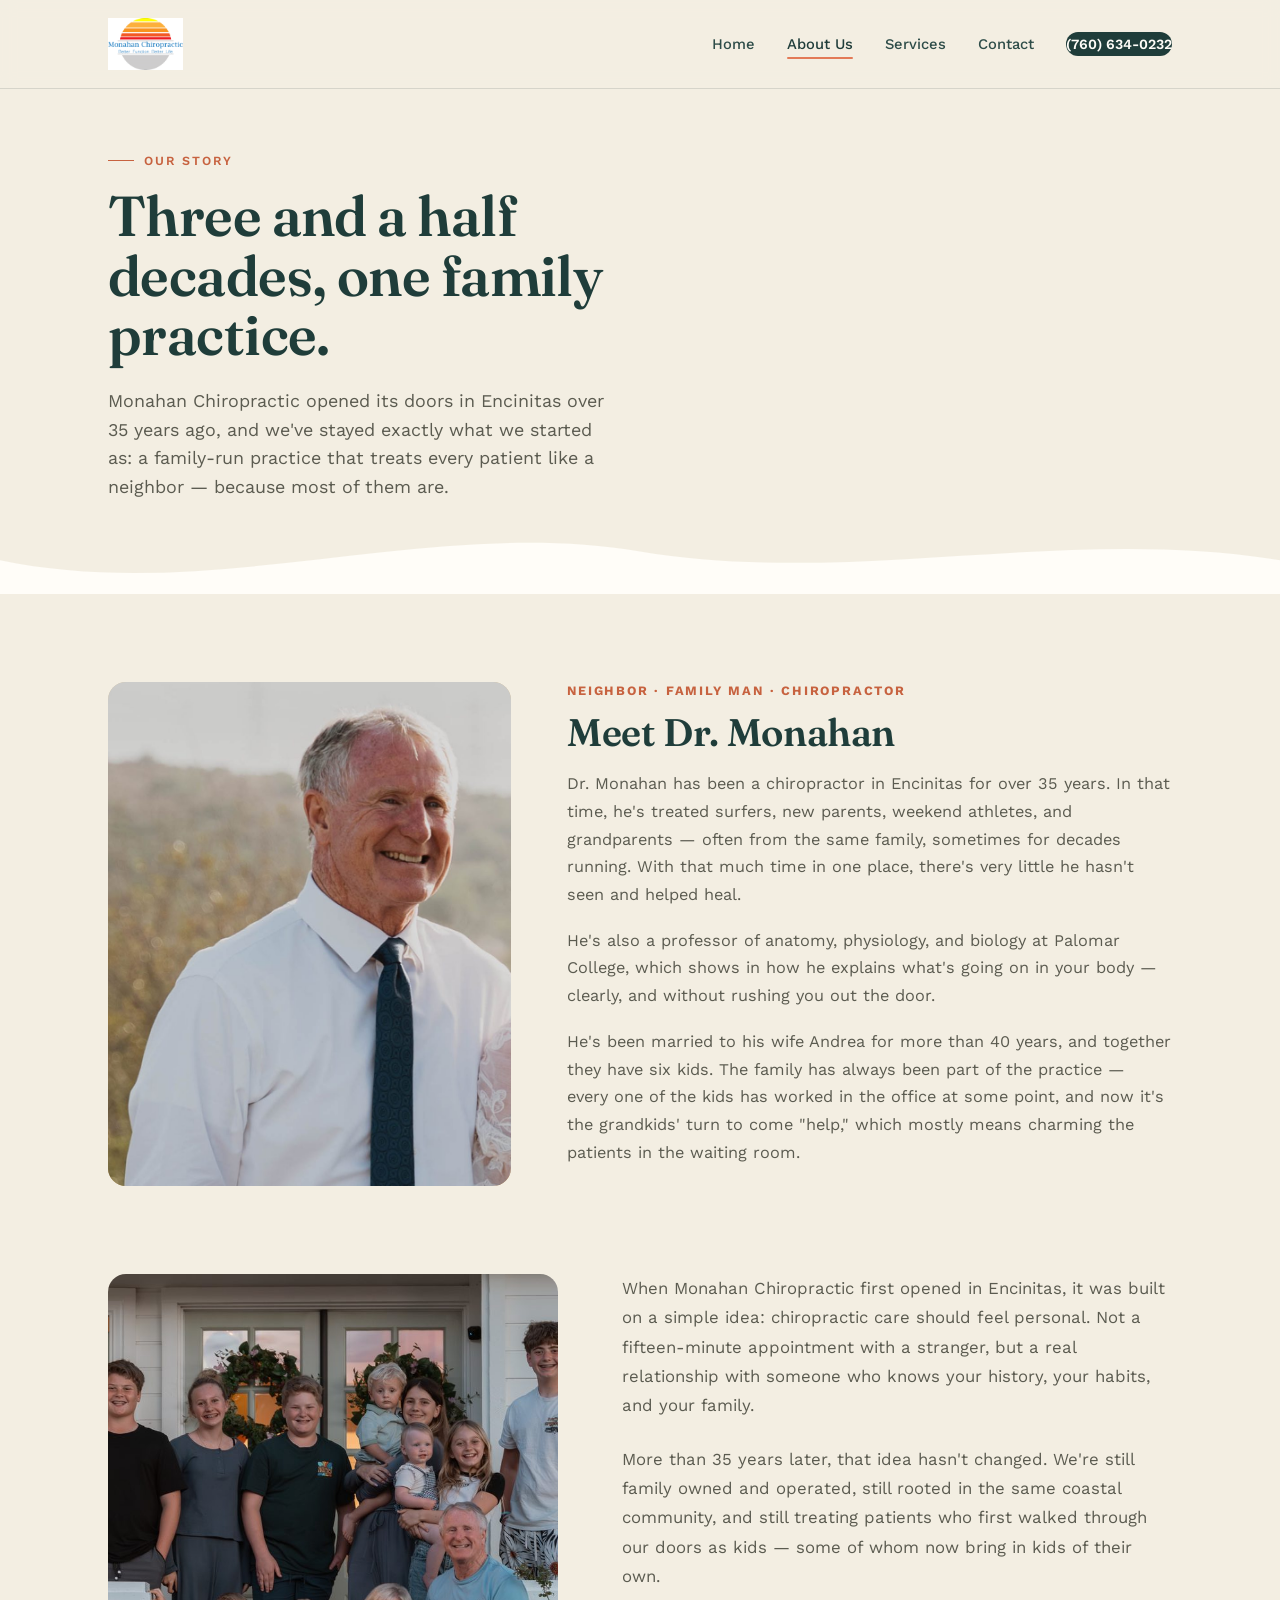
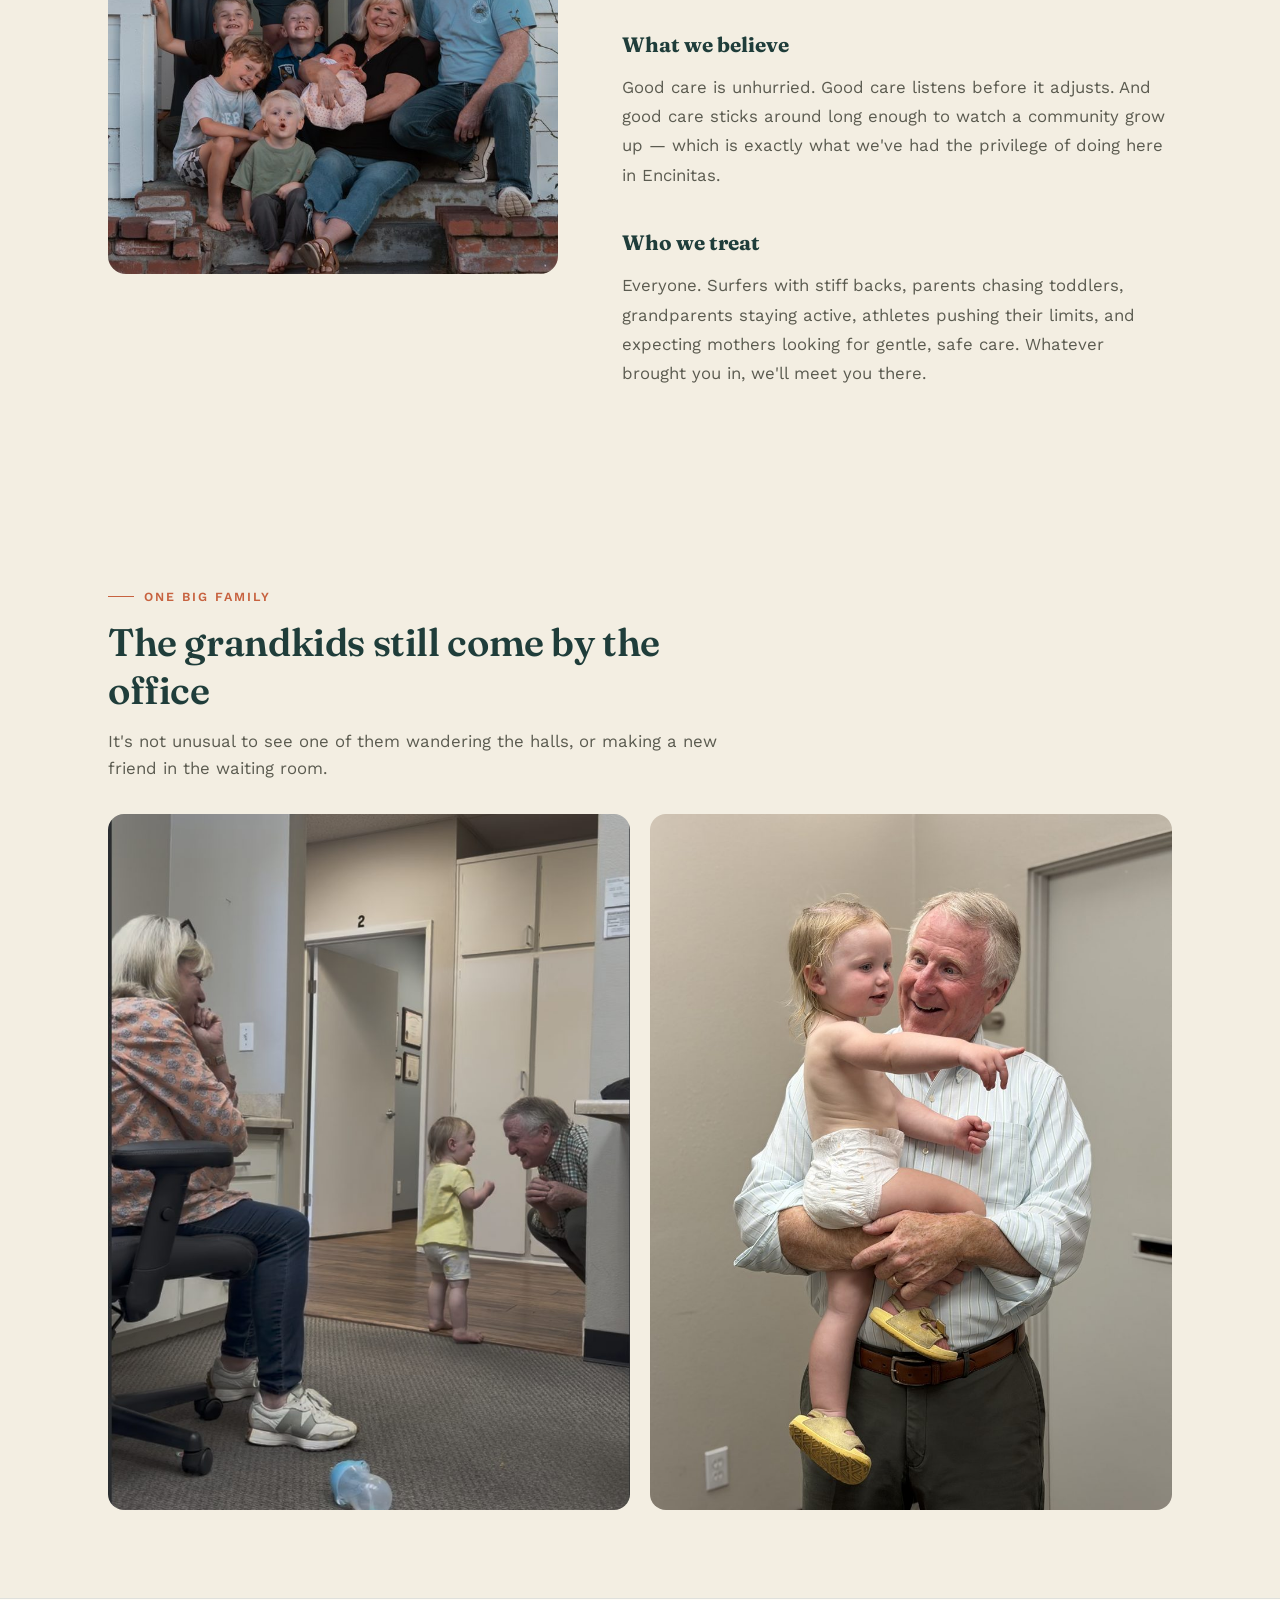
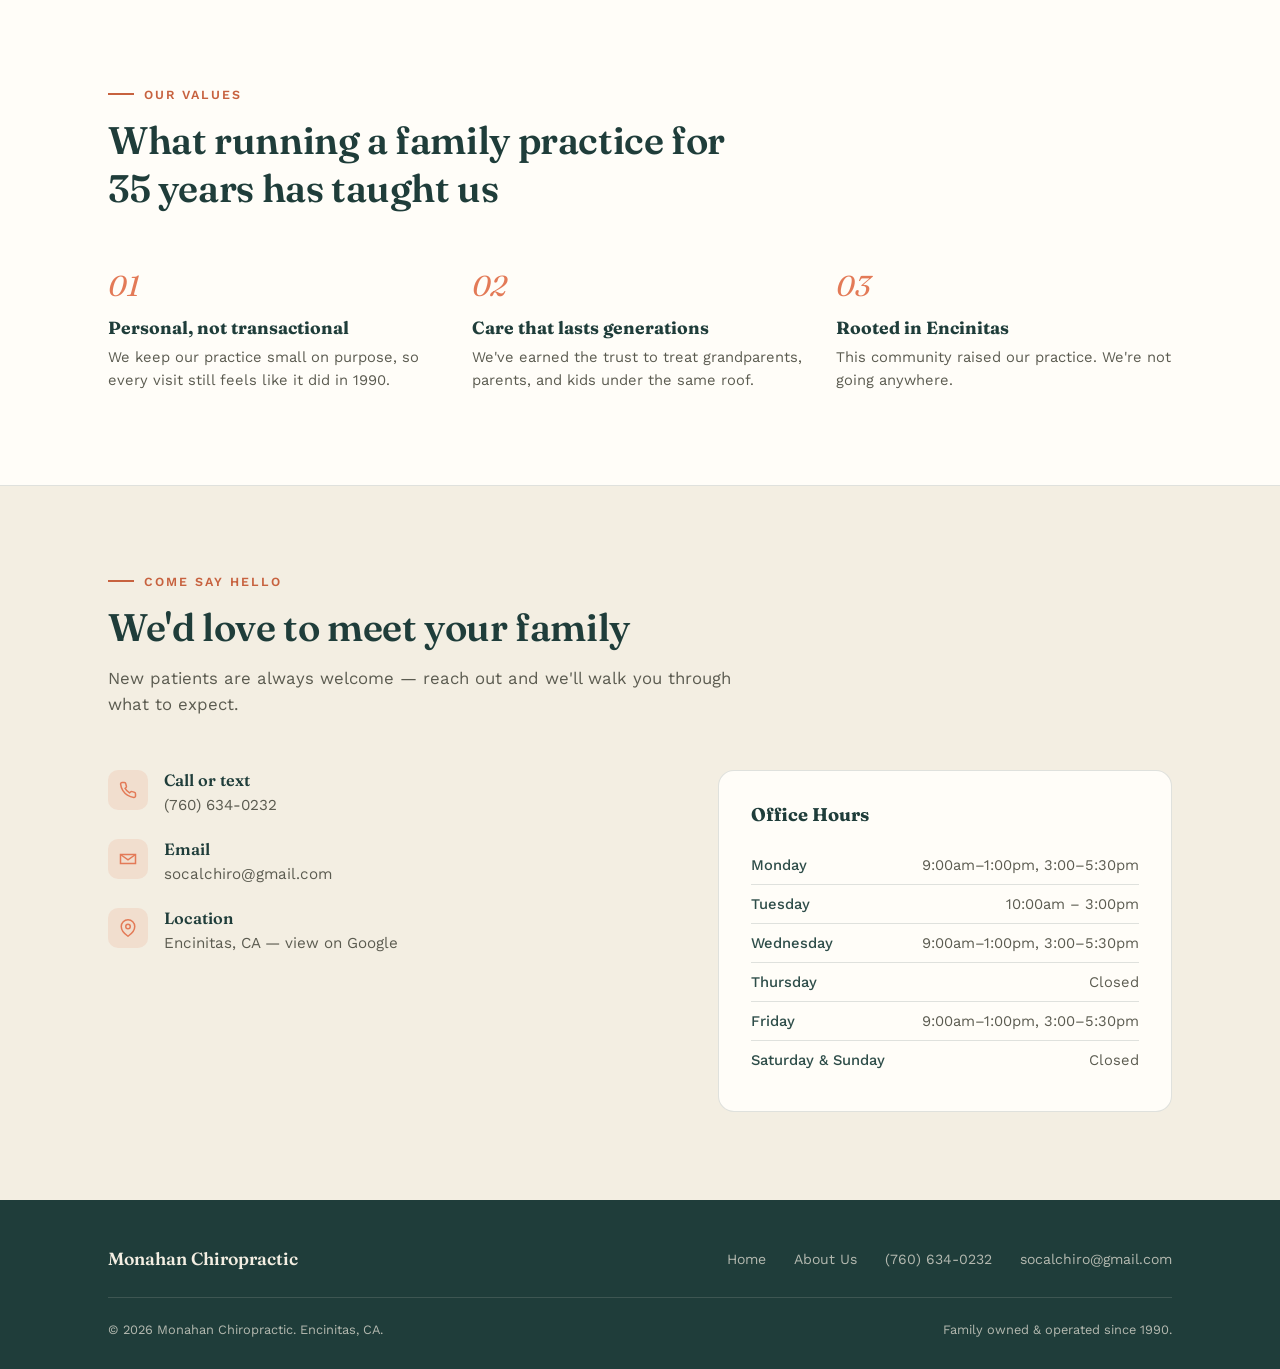
==== commit 857f90c6: "Add files via upload" ====
--- a/about.html
+++ b/about.html
@@ -148,13 +148,12 @@
       </div>
       <div class="hours-card">
         <h3>Office Hours</h3>
-        <div class="hours-row"><span class="day">Monday</span><span class="time">8:00am – 5:30pm</span></div>
-        <div class="hours-row"><span class="day">Tuesday</span><span class="time">8:00am – 5:30pm</span></div>
-        <div class="hours-row"><span class="day">Wednesday</span><span class="time">8:00am – 5:30pm</span></div>
-        <div class="hours-row"><span class="day">Thursday</span><span class="time">8:00am – 5:30pm</span></div>
-        <div class="hours-row"><span class="day">Friday</span><span class="time">8:00am – 2:00pm</span></div>
+        <div class="hours-row"><span class="day">Monday</span><span class="time">9:00am–1:00pm, 3:00–5:30pm</span></div>
+        <div class="hours-row"><span class="day">Tuesday</span><span class="time">10:00am – 3:00pm</span></div>
+        <div class="hours-row"><span class="day">Wednesday</span><span class="time">9:00am–1:00pm, 3:00–5:30pm</span></div>
+        <div class="hours-row"><span class="day">Thursday</span><span class="time">Closed</span></div>
+        <div class="hours-row"><span class="day">Friday</span><span class="time">9:00am–1:00pm, 3:00–5:30pm</span></div>
         <div class="hours-row"><span class="day">Saturday &amp; Sunday</span><span class="time">Closed</span></div>
-        <p class="note">Sample hours — please update to match your actual schedule.</p>
       </div>
     </div>
   </div>
--- a/style.css
+++ b/style.css
@@ -264,12 +264,28 @@
   border-radius: 18px;
   background: linear-gradient(155deg, #E9DFC8 0%, #DCC9A6 100%);
   overflow: hidden;
-  display: flex;
-  align-items: flex-end;
-  padding: 22px;
+}
+
+.hero-portrait img {
+  position: absolute;
+  inset: 0;
+  width: 100%;
+  height: 100%;
+  object-fit: cover;
+  object-position: center 20%;
+  display: block;
+}
+
+.hero-portrait.hero-portrait-wide {
+  aspect-ratio: 4/3;
 }
 
 .hero-portrait-tag {
+  position: absolute;
+  left: 22px;
+  bottom: 22px;
+  z-index: 2;
+  width: fit-content;
   background: var(--paper);
   border-radius: 12px;
   padding: 14px 18px;
@@ -969,7 +985,12 @@
 
 /* ---------- About page specifics ---------- */
 .about-hero {
-  padding: 64px 0 20px;
+  padding: 64px 0 60px;
+}
+
+.about-hero .wrap {
+  position: relative;
+  z-index: 1;
 }
 
 .about-hero h1 { max-width: 16ch; }
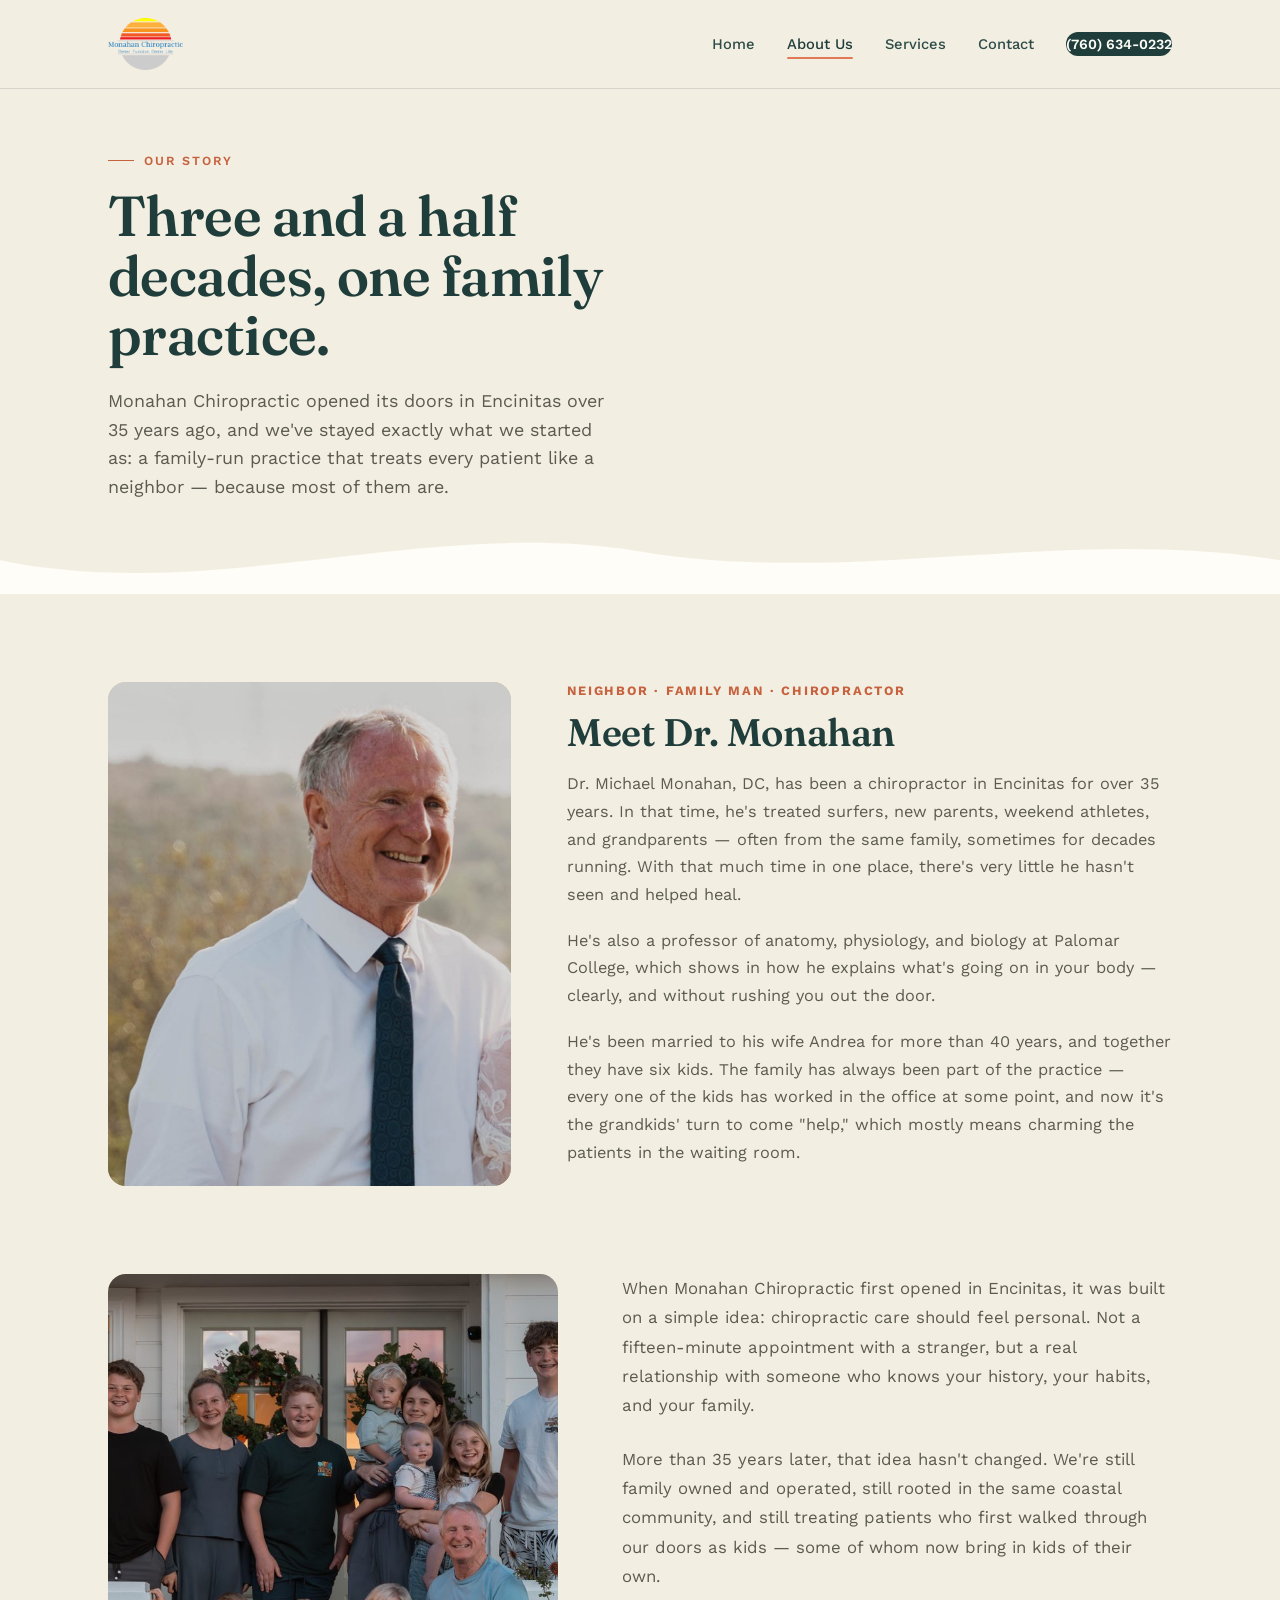
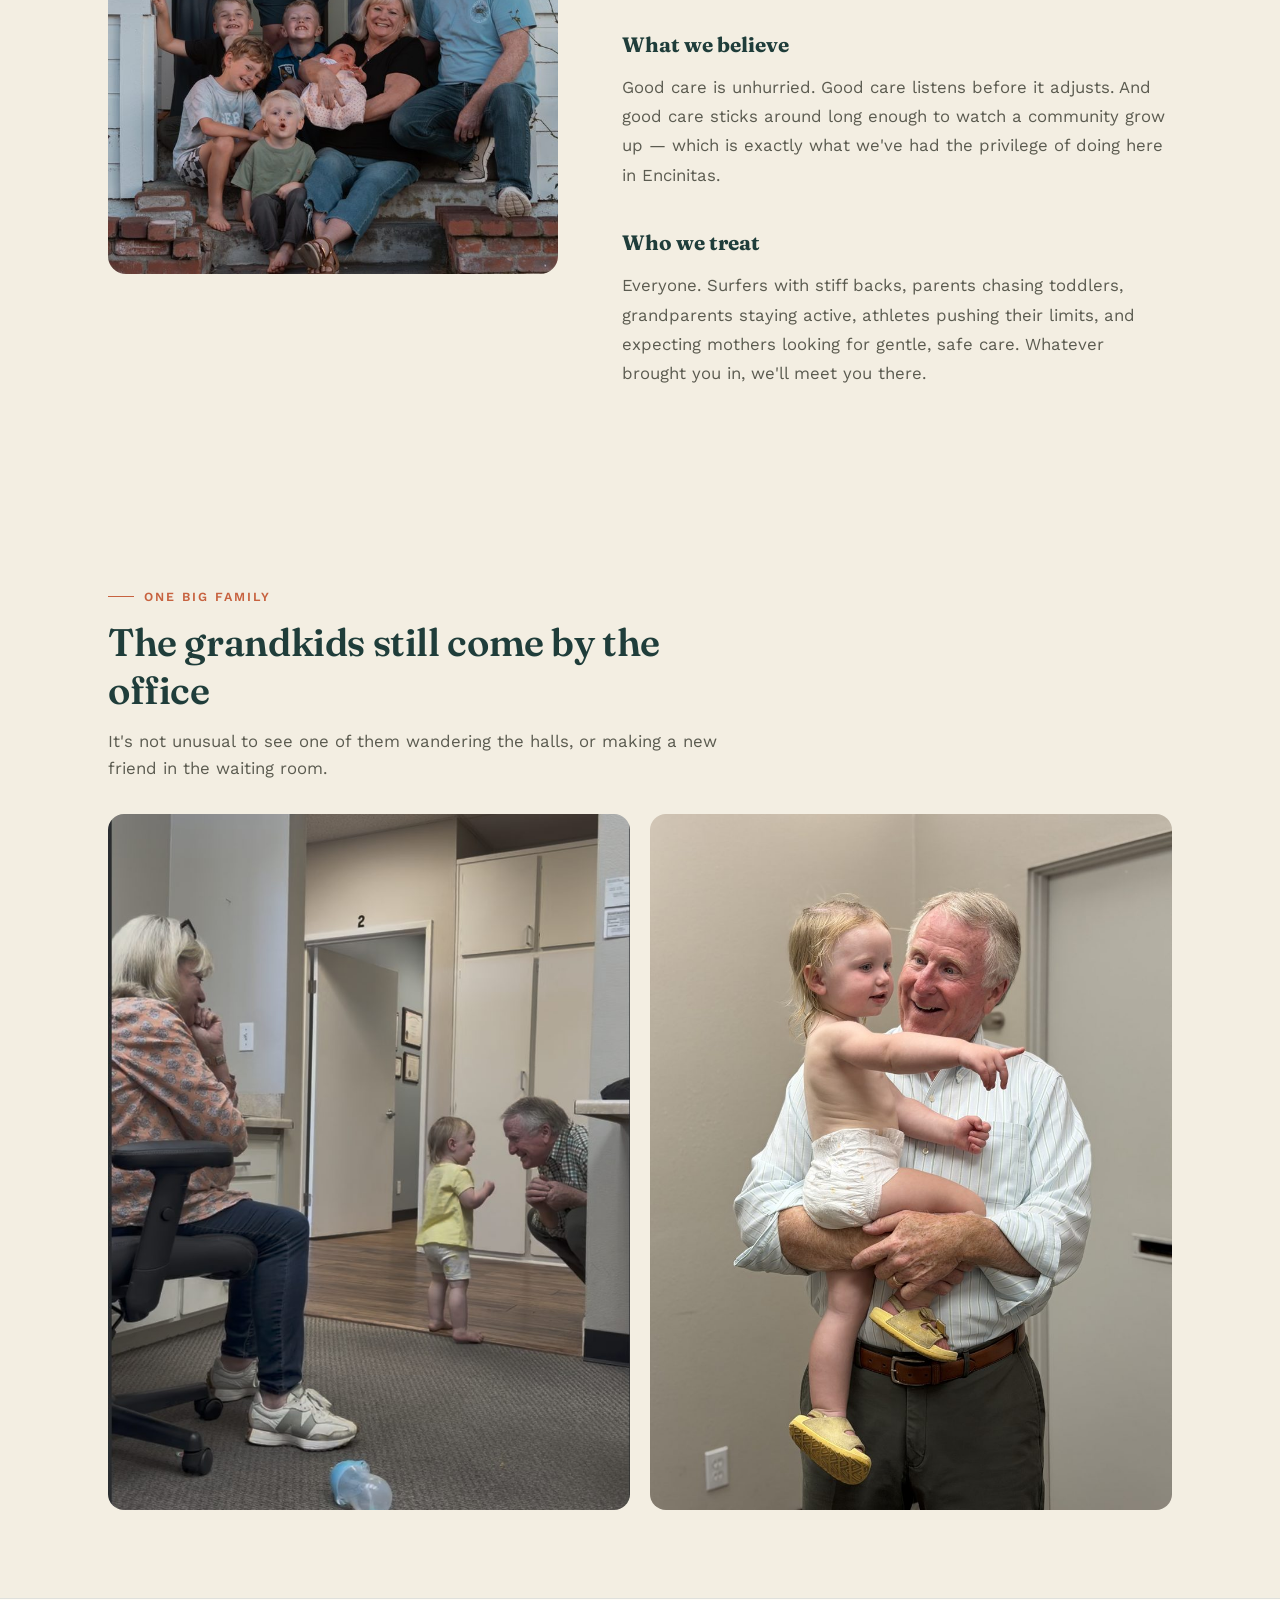
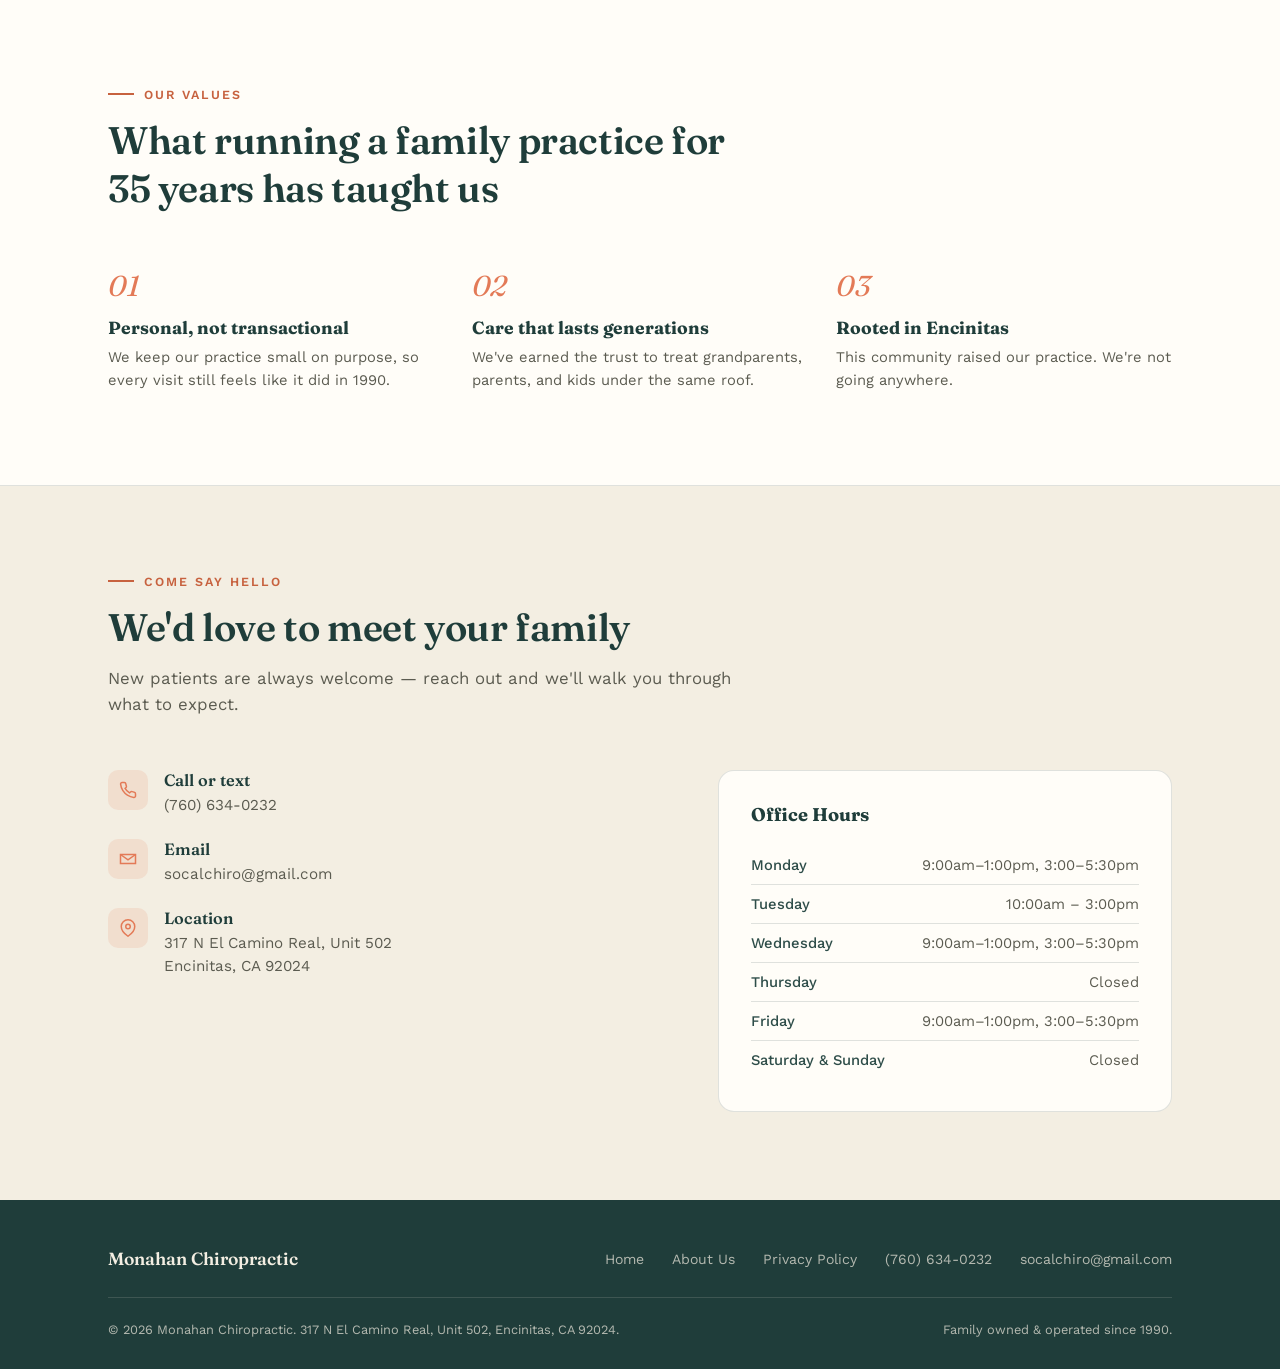
==== commit 4230949b: "Add files via upload" ====
--- a/about.html
+++ b/about.html
@@ -5,6 +5,20 @@
 <meta name="viewport" content="width=device-width, initial-scale=1.0">
 <title>About Us — Monahan Chiropractic, Encinitas CA</title>
 <meta name="description" content="Learn about Monahan Chiropractic, a family-run practice that has served Encinitas, CA for over 35 years.">
+<link rel="canonical" href="https://monahanchiropractic.com/about.html">
+
+<meta property="og:type" content="website">
+<meta property="og:site_name" content="Monahan Chiropractic">
+<meta property="og:title" content="About Us — Monahan Chiropractic, Encinitas CA">
+<meta property="og:description" content="Learn about Monahan Chiropractic, a family-run practice that has served Encinitas, CA for over 35 years.">
+<meta property="og:url" content="https://monahanchiropractic.com/about.html">
+<meta property="og:image" content="https://monahanchiropractic.com/images/dr-monahan-headshot.jpg">
+
+<meta name="twitter:card" content="summary_large_image">
+<meta name="twitter:title" content="About Us — Monahan Chiropractic, Encinitas CA">
+<meta name="twitter:description" content="Learn about Monahan Chiropractic, a family-run practice that has served Encinitas, CA for over 35 years.">
+<meta name="twitter:image" content="https://monahanchiropractic.com/images/dr-monahan-headshot.jpg">
+
 <link rel="stylesheet" href="style.css">
 </head>
 <body>
@@ -44,7 +58,7 @@
     <div class="bio-text">
       <div class="bio-tagline">Neighbor · Family Man · Chiropractor</div>
       <h2>Meet Dr. Monahan</h2>
-      <p>Dr. Monahan has been a chiropractor in Encinitas for over 35 years. In that time, he's treated surfers, new parents, weekend athletes, and grandparents — often from the same family, sometimes for decades running. With that much time in one place, there's very little he hasn't seen and helped heal.</p>
+      <p>Dr. Michael Monahan, DC, has been a chiropractor in Encinitas for over 35 years. In that time, he's treated surfers, new parents, weekend athletes, and grandparents — often from the same family, sometimes for decades running. With that much time in one place, there's very little he hasn't seen and helped heal.</p>
       <p>He's also a professor of anatomy, physiology, and biology at Palomar College, which shows in how he explains what's going on in your body — clearly, and without rushing you out the door.</p>
       <p>He's been married to his wife Andrea for more than 40 years, and together they have six kids. The family has always been part of the practice — every one of the kids has worked in the office at some point, and now it's the grandkids' turn to come "help," which mostly means charming the patients in the waiting room.</p>
     </div>
@@ -142,7 +156,7 @@
           </div>
           <div>
             <h4>Location</h4>
-            <a href="https://www.google.com/maps/search/?api=1&query=Monahan+Chiropractic+Encinitas+CA" target="_blank" rel="noopener">Encinitas, CA — view on Google</a>
+            <a href="https://www.google.com/maps/place/?q=place_id:ChIJq5t92Y4L3IARIdPpQ8fkts4" target="_blank" rel="noopener">317 N El Camino Real, Unit 502<br>Encinitas, CA 92024</a>
           </div>
         </div>
       </div>
@@ -166,17 +180,38 @@
       <div class="footer-links">
         <a href="index.html">Home</a>
         <a href="about.html">About Us</a>
+        <a href="privacy.html">Privacy Policy</a>
         <a href="tel:7606340232">(760) 634-0232</a>
         <a href="mailto:socalchiro@gmail.com">socalchiro@gmail.com</a>
       </div>
     </div>
     <div class="footer-bottom">
-      <span>© 2026 Monahan Chiropractic. Encinitas, CA.</span>
+      <span>© 2026 Monahan Chiropractic. 317 N El Camino Real, Unit 502, Encinitas, CA 92024.</span>
       <span>Family owned &amp; operated since 1990.</span>
     </div>
   </div>
 </footer>
 
+<script type="application/ld+json">
+{
+  "@context": "https://schema.org",
+  "@type": "Physician",
+  "@id": "https://monahanchiropractic.com/about.html#practitioner",
+  "name": "Dr. Michael Monahan",
+  "honorificSuffix": "DC",
+  "jobTitle": "Chiropractor",
+  "medicalSpecialty": "Chiropractic",
+  "worksFor": {
+    "@id": "https://monahanchiropractic.com/#business"
+  },
+  "affiliation": {
+    "@type": "CollegeOrUniversity",
+    "name": "Palomar College"
+  },
+  "url": "https://monahanchiropractic.com/about.html",
+  "image": "https://monahanchiropractic.com/images/dr-monahan-headshot.jpg"
+}
+</script>
 <script src="script.js"></script>
 </body>
 </html>
